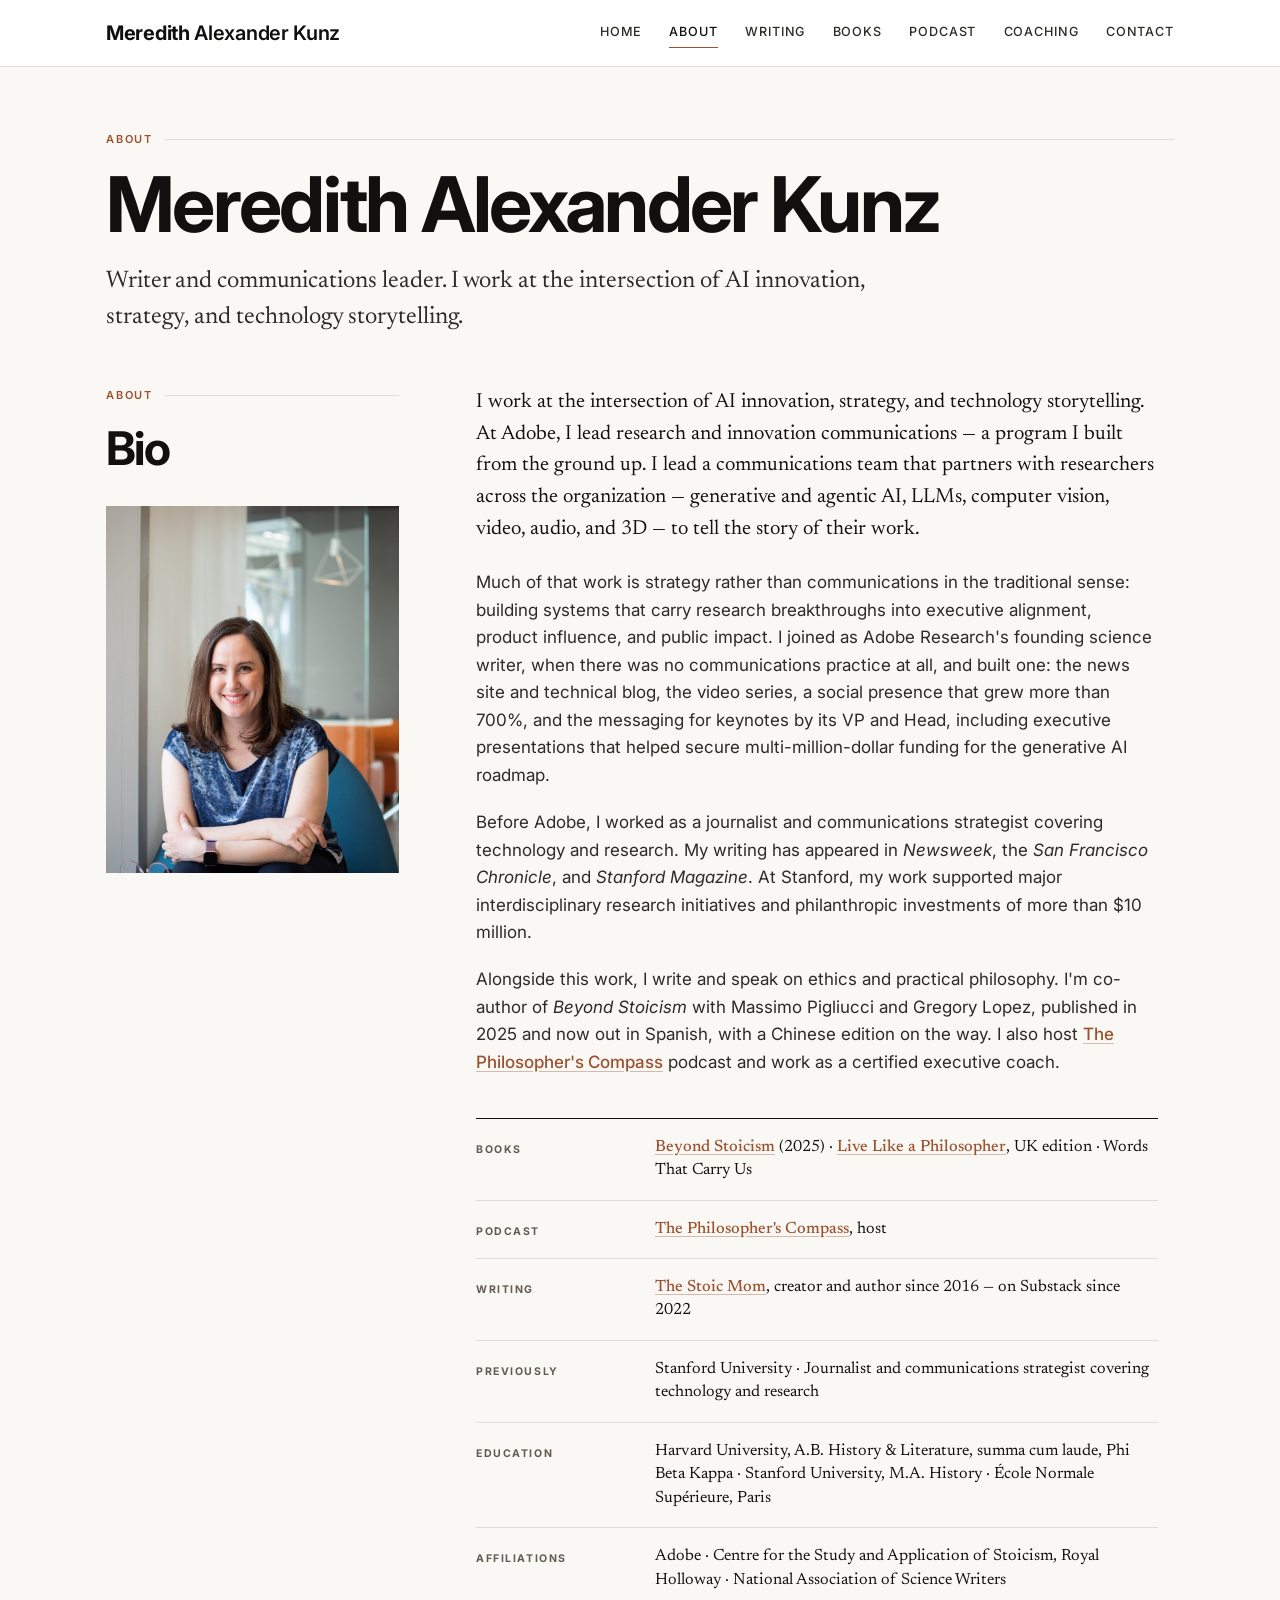
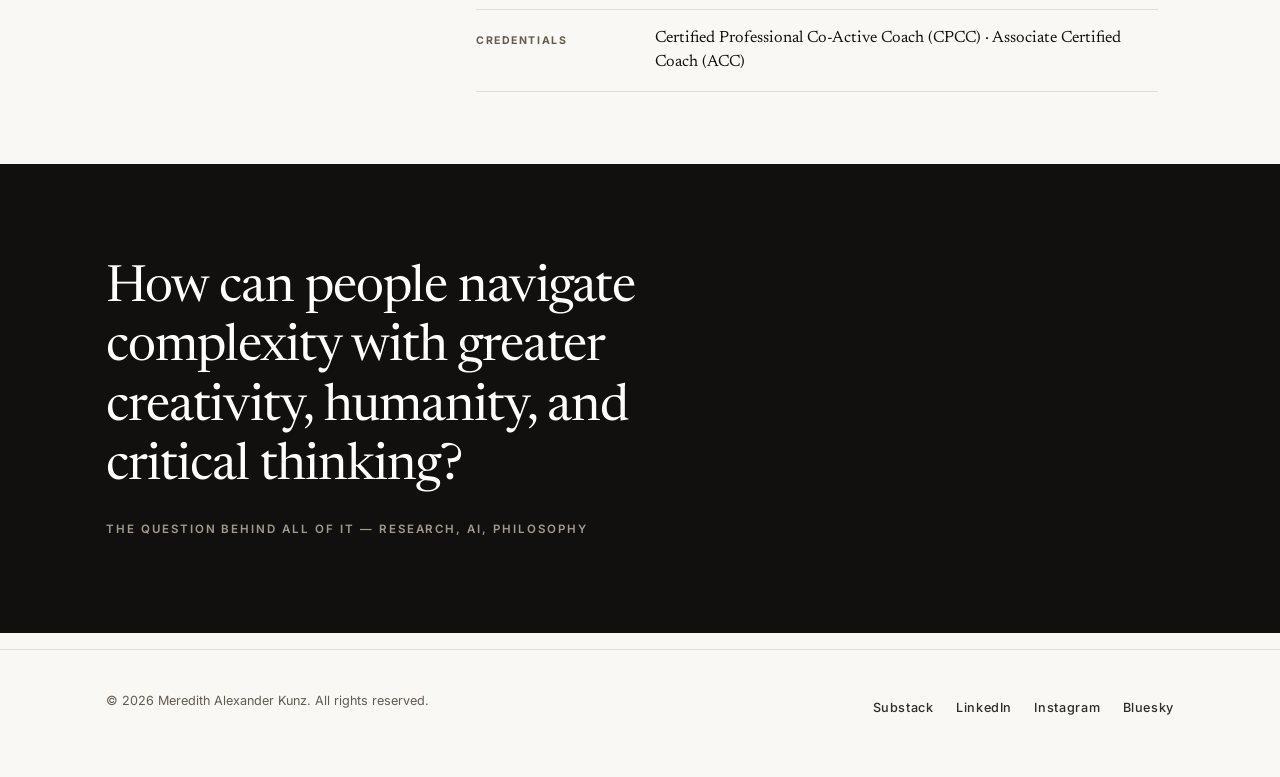
==== about.html @ cb9b9925 "Add files via upload" ====
<!DOCTYPE html>
<html lang="en">
<head>
<meta charset="utf-8">
<meta name="viewport" content="width=device-width, initial-scale=1">
<title>About — Meredith Alexander Kunz</title>
<meta name="description" content="Meredith Alexander Kunz leads research and innovation communications at Adobe. Writer, co-author of Beyond Stoicism, podcast host, and certified executive coach.">
<link rel="canonical" href="https://meredithkunz.com/about.html">
<meta property="og:type" content="website">
<meta property="og:url" content="https://meredithkunz.com/about.html">
<meta property="og:title" content="About — Meredith Alexander Kunz">
<meta property="og:description" content="Meredith Alexander Kunz leads research and innovation communications at Adobe. Writer, co-author of Beyond Stoicism, podcast host, and certified executive coach.">
<meta property="og:image" content="https://meredithkunz.com/images/share-card.jpg">
<meta property="og:image:width" content="1200">
<meta property="og:image:height" content="630">
<meta name="twitter:card" content="summary_large_image">
<meta name="twitter:image" content="https://meredithkunz.com/images/share-card.jpg">
<link rel="preconnect" href="https://fonts.googleapis.com">
<link rel="preconnect" href="https://fonts.gstatic.com" crossorigin>
<link href="https://fonts.googleapis.com/css2?family=Newsreader:ital,opsz,wght@0,6..72,300..600;1,6..72,300..600&family=Inter:wght@400;500;600;700;800&display=swap" rel="stylesheet">
<link rel="stylesheet" href="style.css?v=17">
</head>
<body>

<header class="site-head">
  <div class="site-head__inner">
    <a class="wordmark" href="index.html">Meredith <b>Alexander Kunz</b></a>
    <button class="nav-toggle" aria-expanded="false" aria-controls="nav" aria-label="Menu">☰</button>
    <nav class="nav" id="nav">
      <a href="index.html">Home</a>
      <a href="about.html" aria-current="page">About</a>
      <a href="writing.html">Writing</a>
      <a href="books.html">Books</a>
      <a href="podcast.html">Podcast</a>
      <a href="coaching.html">Coaching</a>
      <a href="index.html#contact">Contact</a>
    </nav>
  </div>
</header>

<main>

  <section class="page-head">
    <div class="wrap">
      <p class="eyebrow">About</p>
      <h1>Meredith Alexander Kunz</h1>
      <p class="lede">Writer and communications leader. I work at the intersection of AI
      innovation, strategy, and technology storytelling.</p>
    </div>
  </section>

  <!-- ============ ABOUT ============ -->
  <section class="section section--tight" id="about">
    <div class="wrap split">
      <div class="split__head">
        <p class="eyebrow">About</p>
        <h2>Bio</h2>
        <figure class="bio-portrait">
          <img src="images/at-work.jpg"
               alt="Meredith Alexander Kunz at Adobe"
               width="900" height="1125"
               style="display:block;width:100%;height:auto">
        </figure>
      </div>
      <div class="prose">
        <p>I work at the intersection of AI innovation, strategy, and technology storytelling. At
        Adobe, I lead research and innovation communications — a program I built from the ground
        up. I lead a communications team that partners with researchers across the organization —
        generative and agentic AI, LLMs, computer vision, video, audio, and 3D — to tell the story
        of their work.</p>

        <p>Much of that work is strategy rather than communications in the traditional sense:
        building systems that carry research breakthroughs into executive alignment, product
        influence, and public impact. I joined as Adobe Research's founding science writer, when
        there was no communications practice at all, and built one: the news site and technical blog,
        the video series, a social presence that grew more than 700%, and the messaging for
        keynotes by its VP and Head, including executive presentations that helped secure
        multi-million-dollar funding for the generative AI roadmap.</p>

        <p>Before Adobe, I worked as a journalist and communications strategist covering
        technology and research. My writing has appeared in <cite>Newsweek</cite>, the <cite>San
        Francisco Chronicle</cite>, and <cite>Stanford Magazine</cite>. At Stanford, my work supported major
        interdisciplinary research initiatives and philanthropic investments of more than
        $10 million.</p>

        <p>Alongside this work, I write and speak on ethics and practical philosophy. I'm
        co-author of <cite>Beyond Stoicism</cite> with Massimo Pigliucci and Gregory Lopez,
        published in 2025 and now out in Spanish, with a Chinese edition on the way. I also host
        <a href="podcast.html">The Philosopher's Compass</a> podcast and work as a certified
        executive coach.</p>

        <dl class="facts">
          <div class="fact">
            <dt>Books</dt>
            <dd><a href="books.html">Beyond Stoicism</a> (2025) · <a href="books.html">Live Like a
            Philosopher</a>, UK edition · Words That Carry Us</dd>
          </div>
          <div class="fact">
            <dt>Podcast</dt>
            <dd><a href="podcast.html">The Philosopher's Compass</a>, host</dd>
          </div>
          <div class="fact">
            <dt>Writing</dt>
            <dd><a href="https://substack.com/@thestoicmom">The Stoic Mom</a>, creator and author
            since 2016 — on Substack since 2022</dd>
          </div>
          <div class="fact">
            <dt>Previously</dt>
            <dd>Stanford University · Journalist and communications strategist covering technology
            and research</dd>
          </div>
          <div class="fact">
            <dt>Education</dt>
            <dd>Harvard University, A.B. History &amp; Literature, summa cum laude, Phi Beta Kappa ·
            Stanford University, M.A. History · École Normale Supérieure, Paris</dd>
          </div>
          <div class="fact">
            <dt>Affiliations</dt>
            <dd>Adobe · Centre for the Study and Application of Stoicism, Royal Holloway ·
            National Association of Science Writers</dd>
          </div>
          <div class="fact">
            <dt>Credentials</dt>
            <dd>Certified Professional Co-Active Coach (CPCC) · Associate Certified Coach (ACC)</dd>
          </div>
        </dl>
      </div>
    </div>
  </section>

  <!-- ============ THROUGH-LINE ============ -->
  <section class="quote-band">
    <div class="wrap">
      <blockquote>
        How can people navigate complexity with greater creativity, humanity, and
        critical thinking?
        <cite>The question behind all of it — research, AI, philosophy</cite>
      </blockquote>
    </div>
  </section>


</main>

<footer class="site-foot">
  <div class="wrap site-foot__inner">
    <p class="copyright">© <span id="yr">2026</span> Meredith Alexander Kunz. All rights reserved.</p>
    <nav class="social">
      <a href="https://substack.com/@thestoicmom">Substack</a>
      <a href="https://www.linkedin.com/in/meredithkunz/">LinkedIn</a>
      <a href="https://www.instagram.com/the.stoic.mom/">Instagram</a>
      <a href="https://bsky.app/profile/stoicwoman.bsky.social">Bluesky</a>
    </nav>
  </div>
</footer>

<script>
  document.getElementById('yr').textContent = new Date().getFullYear();
  var t = document.querySelector('.nav-toggle'), n = document.getElementById('nav');
  t.addEventListener('click', function () {
    var open = n.classList.toggle('is-open');
    t.setAttribute('aria-expanded', open);
  });
  n.addEventListener('click', function (e) {
    if (e.target.tagName === 'A') { n.classList.remove('is-open'); t.setAttribute('aria-expanded', false); }
  });
</script>

</body>
</html>
---- style.css ----
/* =========================================================
   Meredith Alexander Kunz — Modern Editorial
   ========================================================= */

:root {
  --ink:        #12100E;
  --ink-soft:   #2E2A25;
  --ink-faint:  #625B52;
  --paper:      #FAF8F4;
  --band:       #F1EDE5;
  --rule:       #E2DED7;
  --accent:     #9C5230;
  --accent-dk:  #7C3D22;
  --forest:     #172D21;
  --sage:       #8A9A76;

  --max:  1180px;
  --gut:  clamp(20px, 5vw, 56px);

  --f-serif: "Newsreader", Georgia, "Times New Roman", serif;
  --f-display: "Inter", -apple-system, BlinkMacSystemFont, "Segoe UI", Helvetica, Arial, sans-serif;
  --f-sans:  "Inter", -apple-system, BlinkMacSystemFont, "Segoe UI", Helvetica, Arial, sans-serif;
}

*, *::before, *::after { box-sizing: border-box; }

html { -webkit-text-size-adjust: 100%; scroll-behavior: smooth; }

body {
  margin: 0;
  background: var(--paper);
  color: var(--ink);
  font-family: var(--f-sans);
  font-size: 17px;
  line-height: 1.62;
  -webkit-font-smoothing: antialiased;
  text-rendering: optimizeLegibility;
}

img { max-width: 100%; display: block; }

a { color: var(--ink); text-decoration-color: var(--rule); text-underline-offset: 3px; }
a:hover { color: var(--accent); text-decoration-color: currentColor; }

.wrap { max-width: var(--max); margin: 0 auto; padding-inline: var(--gut); }

/* ---------- Typography ---------- */

h1, h2, h3 { font-family: var(--f-display); font-weight: 700; letter-spacing: -0.035em; margin: 0; }

h1 {
  font-size: clamp(2.9rem, 7.4vw, 5.4rem);
  line-height: 0.98;
}

h2 {
  font-size: clamp(1.9rem, 3.9vw, 2.9rem);
  line-height: 1.1;
}

h3 { font-size: 1.28rem; line-height: 1.25; }

p { margin: 0 0 1.15em; }

.eyebrow {
  font-family: var(--f-sans);
  font-size: 0.688rem;
  font-weight: 600;
  letter-spacing: 0.16em;
  text-transform: uppercase;
  color: var(--accent);
  margin: 0 0 1.15rem;
  display: flex;
  align-items: center;
  gap: 0.75rem;
}
.eyebrow::after {
  content: "";
  flex: 1;
  height: 1px;
  background: var(--rule);
}

.lede {
  font-family: var(--f-serif);
  font-size: clamp(1.2rem, 2.1vw, 1.5rem);
  line-height: 1.5;
  color: var(--ink-soft);
}

/* ---------- Buttons ---------- */

.btn {
  display: inline-block;
  font-family: var(--f-sans);
  font-size: 0.82rem;
  font-weight: 600;
  letter-spacing: 0.05em;
  text-transform: uppercase;
  padding: 0.95em 1.7em;
  border: 1px solid var(--accent);
  background: var(--accent);
  color: #fff;
  text-decoration: none;
  transition: background .18s ease, color .18s ease, border-color .18s ease;
  cursor: pointer;
}
.btn:hover { background: var(--accent-dk); border-color: var(--accent-dk); color: #fff; }

.btn--ghost { background: transparent; color: var(--ink); }
.btn--ghost:hover { background: var(--ink); border-color: var(--ink); color: #fff; }

.btn-row { display: flex; flex-wrap: wrap; gap: 0.75rem; margin-top: 2rem; }

/* ---------- Header ---------- */

.site-head {
  position: sticky;
  top: 0;
  z-index: 50;
  background: rgba(255,255,255,0.94);
  backdrop-filter: saturate(180%) blur(12px);
  border-bottom: 1px solid var(--rule);
}
.site-head__inner {
  max-width: var(--max);
  margin: 0 auto;
  padding: 0 var(--gut);
  height: 66px;
  display: flex;
  align-items: center;
  justify-content: space-between;
  gap: 1.5rem;
}
.wordmark {
  font-family: var(--f-display);
  font-weight: 700;
  font-size: 1.25rem;
  letter-spacing: -0.015em;
  text-decoration: none;
  white-space: nowrap;
}
.wordmark b { font-weight: 600; }

.nav { display: flex; align-items: center; gap: 1.7rem; }
.nav a {
  font-size: 0.79rem;
  font-weight: 500;
  letter-spacing: 0.07em;
  text-transform: uppercase;
  text-decoration: none;
  color: var(--ink-soft);
  padding-block: 4px;
  border-bottom: 1.5px solid transparent;
}
.nav a:hover, .nav a[aria-current="page"] { color: var(--ink); border-bottom-color: var(--accent); }

.nav-toggle {
  display: none;
  background: none; border: 0; padding: 8px; cursor: pointer;
  font-size: 1.25rem; line-height: 1; color: var(--ink);
}

/* Portrait lives beside the bio */
.bio-portrait {
  margin: 2rem 0 0;
  max-width: 340px;
}

/* ---------- Hero: name first, promise second ---------- */

.hero { padding: clamp(3rem, 7vw, 5.5rem) 0 clamp(2rem, 4vw, 3rem); }

.hero__name {
  font-size: clamp(2.5rem, 7.8vw, 5.8rem);
  line-height: 0.94;
  letter-spacing: -0.042em;
  margin-bottom: 1.6rem;
  text-wrap: balance;
}
.hero__promise {
  font-family: var(--f-serif);
  font-size: clamp(1.3rem, 2.4vw, 1.75rem);
  line-height: 1.4;
  color: var(--ink-soft);
  max-width: 48ch;
  margin: 0;
  text-wrap: balance;
}

.hero__avail {
  margin: 1.7rem 0 0;
  font-family: var(--f-sans);
  font-size: 0.95rem;
  color: var(--ink-faint);
  max-width: 54ch;
}

/* ---------- Numbers ---------- */

.stats {
  display: grid;
  grid-template-columns: repeat(3, minmax(0, 1fr));
  gap: clamp(1.5rem, 4vw, 3rem);
}
.stats-band { background: var(--forest); padding: clamp(2.1rem, 4.5vw, 3rem) 0; }
.stats-band .stat b { color: #F4F1E9; }
.stats-band .stat span { color: #B9C4A8; }
.stat b {
  display: block;
  font-family: var(--f-display);
  font-weight: 700;
  font-size: clamp(2rem, 4.4vw, 2.9rem);
  letter-spacing: -0.035em;
  line-height: 1;
  margin-bottom: 0.55rem;
}
.stat span { display: block; color: var(--ink-soft); font-size: 0.95rem; max-width: 26ch; }
@media (max-width: 700px) {
  .stats { grid-template-columns: 1fr; gap: 1.25rem; }
  .stat b { font-size: 1.8rem; margin-bottom: 0.3rem; }
  .stat span { max-width: none; }
}

/* full-bleed banner image */
.banner { margin: 0; }
.banner img { width: 100%; height: auto; }

/* ---------- Briefly ---------- */

.briefly {
  display: grid;
  grid-template-columns: minmax(0, 0.28fr) minmax(0, 1fr);
  gap: clamp(1.5rem, 5vw, 4rem);
  align-items: start;
}
.briefly__body { max-width: 56ch; }
.briefly__body p {
  font-family: var(--f-serif);
  font-size: 1.2rem;
  line-height: 1.65;
  color: var(--ink);
}
.briefly__body a { color: var(--accent); text-decoration-color: rgba(156,82,48,.38); }
.briefly__verbs {
  border-top: 1px solid var(--rule);
  padding-top: 1.4rem;
  margin-top: 1.9rem;
  color: var(--ink) !important;
}

/* ---------- Right now ---------- */

.now {
  display: grid;
  grid-template-columns: minmax(0, 1.25fr) minmax(0, 0.75fr);
  gap: clamp(1.5rem, 5vw, 4rem);
  align-items: start;
}
.now__line {
  font-family: var(--f-serif);
  font-size: clamp(1.3rem, 2.3vw, 1.7rem);
  line-height: 1.4;
  margin: 0;
  max-width: 34ch;
}
.now__sub p { color: var(--ink-soft); margin: 0; }
.now__sub strong { font-weight: 500; }

@media (max-width: 860px) {
  .briefly, .now { grid-template-columns: 1fr; }
}

/* ---------- Sections ---------- */

.section { padding: clamp(4rem, 8vw, 6.5rem) 0; }
.section--band { background: var(--band); }
.section--tight { padding-block: clamp(3rem, 6vw, 4.5rem); }

.split {
  display: grid;
  grid-template-columns: minmax(0, 0.42fr) minmax(0, 1fr);
  gap: clamp(2rem, 6vw, 5rem);
  align-items: start;
}
.split__head { position: sticky; top: 100px; }
.split__head h2 { margin-bottom: 0.5rem; }

.prose { max-width: 62ch; }
.prose p { color: var(--ink-soft); }
.prose p:first-child {
  font-family: var(--f-serif);
  font-size: 1.28rem;
  line-height: 1.55;
  color: var(--ink);
}
.prose a { color: var(--accent); text-decoration-color: rgba(156,82,48,.38); font-weight: 500; }
.prose a.btn { color: #fff; font-weight: 600; text-decoration: none; }
.prose a.btn--ghost { color: var(--ink); }
.prose a.btn--ghost:hover { color: #fff; }
.prose cite { font-style: italic; }

/* ---------- How I can help ---------- */

.offers { margin: 0; border-top: 1px solid var(--ink); }
.offer { padding: 1.4rem 0; border-bottom: 1px solid var(--rule); }
.offer h3 {
  font-size: 1.14rem;
  letter-spacing: -0.022em;
  margin: 0 0 0.4rem;
}
.offer p { margin: 0; color: var(--ink-soft); max-width: 58ch; }
.offer a { color: var(--accent); text-decoration-color: rgba(156,82,48,.38); }

/* ---------- Facts strip ---------- */

.facts {
  margin: 2.6rem 0 0;
  border-top: 1px solid var(--ink);
}
.fact {
  display: grid;
  grid-template-columns: minmax(0, 0.3fr) minmax(0, 1fr);
  gap: 0.35rem 1.75rem;
  padding: 1.05rem 0;
  border-bottom: 1px solid var(--rule);
}
.fact dt {
  font-size: 0.66rem; font-weight: 700; letter-spacing: 0.15em;
  text-transform: uppercase; color: var(--ink-faint);
  padding-top: 0.32rem;
}
.fact dd {
  margin: 0;
  font-family: var(--f-serif);
  font-size: 1.02rem;
  line-height: 1.45;
}
.fact dd a { color: var(--accent); text-decoration-color: rgba(156,82,48,.38); }

@media (max-width: 560px) {
  .fact { grid-template-columns: 1fr; }
  .fact dt { padding-top: 0; }
}

/* ---------- Selected writing ---------- */

.clips__group {
  font-size: 0.68rem;
  font-weight: 700;
  letter-spacing: 0.15em;
  text-transform: uppercase;
  color: var(--accent);
  margin: 0 0 0.6rem;
}
.clips { list-style: none; margin: 0; padding: 0; border-top: 1px solid var(--ink); }
.clip { border-bottom: 1px solid var(--rule); }
.clip a {
  display: block;
  padding: 1.15rem 0 1.2rem;
  text-decoration: none;
  font-family: var(--f-serif);
  font-size: 1.28rem;
  line-height: 1.3;
  letter-spacing: -0.012em;
  transition: color .15s ease;
}
.clip a::after { content: " →"; color: var(--ink-faint); font-size: 0.85em; }
.clip a:hover { color: var(--accent); }
.clip a:hover::after { color: var(--accent); }
.clip__meta {
  display: block;
  margin: -0.55rem 0 1.15rem;
  font-size: 0.7rem;
  font-weight: 600;
  letter-spacing: 0.13em;
  text-transform: uppercase;
  color: var(--ink-faint);
}

/* ---------- Books inside Selected work ----------
   same list rhythm as the clips, with a small cover as an accent */

.clip--book a {
  display: flex;
  align-items: center;
  gap: 1.05rem;
  padding: 0.95rem 0 1rem;
}
.clip--book img {
  width: 40px;
  height: auto;
  flex: none;
  box-shadow: 0 5px 12px -5px rgba(18,16,14,.45);
}
.clip--book .clip__title { flex: 1; }
.clip--book + .clip .clip__meta,
.clip--book .clip__meta { margin-top: -0.5rem; }

/* ---------- Quote band ---------- */

.quote-band {
  background: var(--ink);
  color: #fff;
  padding: clamp(3.5rem, 8vw, 6rem) 0;
}
.quote-band blockquote {
  margin: 0;
  max-width: 22ch;
  font-family: var(--f-serif);
  font-size: clamp(1.9rem, 4.4vw, 3.2rem);
  line-height: 1.16;
  letter-spacing: -0.02em;
}
.quote-band cite {
  display: block;
  margin-top: 1.6rem;
  font-family: var(--f-sans);
  font-style: normal;
  font-size: 0.72rem;
  font-weight: 600;
  letter-spacing: 0.17em;
  text-transform: uppercase;
  color: #A29B92;
}

/* ---------- Media / embeds ---------- */

.embeds {
  display: grid;
  grid-template-columns: repeat(auto-fit, minmax(280px, 1fr));
  gap: 1.25rem;
  margin-top: 2.4rem;
}
.embeds iframe { width: 100%; border: 0; border-radius: 12px; }

/* ---------- Books ---------- */

.book {
  display: grid;
  grid-template-columns: minmax(0, 0.68fr) minmax(0, 1fr);
  gap: clamp(2rem, 6vw, 4.5rem);
  align-items: center;
  padding-block: clamp(2.5rem, 5vw, 4rem);
  border-bottom: 1px solid var(--rule);
}
.book:last-of-type { border-bottom: 0; }
.book--flip .book__art { order: 2; }
.book__art img {
  width: 100%;
  max-width: 380px;
  box-shadow: 0 22px 44px -18px rgba(18,16,14,.42);
}
.book__subtitle {
  font-family: var(--f-serif);
  font-size: 1.18rem;
  line-height: 1.35;
  color: var(--ink-soft);
  margin: 0.55rem 0 1.1rem;
  max-width: 34ch;
}
.book__meta {
  font-size: 0.72rem; font-weight: 600; letter-spacing: 0.14em;
  text-transform: uppercase; color: var(--ink-faint); margin-bottom: 0.9rem;
}

/* ---------- Badges ---------- */

.badges { display: flex; flex-wrap: wrap; gap: 2rem; align-items: center; margin-top: 2.6rem; }
.badges img { width: 128px; height: auto; }

/* ---------- Contact ---------- */

.form { display: grid; gap: 1.1rem; max-width: 34rem; }
.field label {
  display: block;
  font-size: 0.68rem; font-weight: 700; letter-spacing: 0.14em;
  text-transform: uppercase; color: var(--ink-faint); margin-bottom: 0.45rem;
}
.field input, .field textarea {
  width: 100%;
  font: inherit;
  font-size: 1rem;
  color: var(--ink);
  background: #fff;
  border: 1px solid var(--rule);
  padding: 0.8rem 0.9rem;
  border-radius: 0;
}
.field input:focus, .field textarea:focus {
  outline: 2px solid var(--accent);
  outline-offset: -1px;
  border-color: var(--accent);
}
.field textarea { min-height: 148px; resize: vertical; }
.form-note { font-size: 0.88rem; color: var(--ink-faint); }
.form-note a { color: var(--accent); }

/* ---------- Footer ---------- */

.site-foot {
  border-top: 1px solid var(--rule);
  padding: 2.6rem 0 3.2rem;
  margin-top: 1rem;
}
.site-foot__inner {
  display: flex; flex-wrap: wrap; gap: 1.4rem;
  align-items: center; justify-content: space-between;
}
.social { display: flex; gap: 1.4rem; flex-wrap: wrap; }
.social a {
  font-size: 0.79rem; font-weight: 500; letter-spacing: 0.05em;
  text-decoration: none; color: var(--ink-soft);
}
.social a:hover { color: var(--accent); }
.copyright { font-size: 0.79rem; color: var(--ink-faint); }

/* ---------- Page header (interior pages) ---------- */

.page-head { padding: clamp(2.5rem, 6vw, 4rem) 0 clamp(1rem, 2vw, 1.5rem); }

/* a page-head already provides the breathing room above the first section */
.page-head + .section { padding-top: 0; }
.book:first-of-type { padding-top: clamp(1.25rem, 2.5vw, 2rem); }
.page-head h1 { font-size: clamp(2.5rem, 6.6vw, 4.8rem); margin-bottom: 1.3rem; text-wrap: balance; }
.page-head .lede { max-width: 62ch; }

/* ---------- Responsive ---------- */

@media (max-width: 1020px) {
  .cards { grid-template-columns: repeat(2, minmax(0, 1fr)); }
  .card:nth-child(2n) { border-right: 0; }
  .card:nth-child(-n+2) { border-bottom: 1px solid var(--rule); }
}

@media (max-width: 860px) {
  .cards { grid-template-columns: 1fr; }
  .card { border-right: 0; border-bottom: 1px solid var(--rule); }
  .card:last-child { border-bottom: 0; }
  .split { grid-template-columns: 1fr; }
  .split__head { position: static; }
  .book, .book--flip .book__art { grid-template-columns: 1fr; order: 0; }
  .book__art img { max-width: 260px; }
}

@media (max-width: 560px) {
  .section { padding-block: 2.7rem; }
  .section--tight { padding-block: 2.5rem; }
  .hero { padding: 2.4rem 0 1.7rem; }
  .quote-band { padding: 2.9rem 0; }
  .page-head { padding: 2.2rem 0 0.9rem; }
}

@media (max-width: 680px) {
  .nav-toggle { display: block; }
  .nav {
    display: none;
    position: absolute;
    top: 66px; left: 0; right: 0;
    flex-direction: column;
    align-items: flex-start;
    gap: 0;
    background: var(--paper);
    border-bottom: 1px solid var(--rule);
    padding: 0.5rem var(--gut) 1.1rem;
  }
  .nav.is-open { display: flex; }
  .nav a { width: 100%; padding: 0.72rem 0; border-bottom: 1px solid transparent; }
}

@media (prefers-reduced-motion: reduce) {
  html { scroll-behavior: auto; }
  * { transition: none !important; }
}





/* ---------- Motion on scroll ---------- */

.rise {
  opacity: 0;
  transform: translateY(18px);
  transition: opacity .7s cubic-bezier(.2,.7,.3,1), transform .7s cubic-bezier(.2,.7,.3,1);
}
.rise.is-in { opacity: 1; transform: none; }

@media (prefers-reduced-motion: reduce) {
  .rise { opacity: 1; transform: none; transition: none; }
}
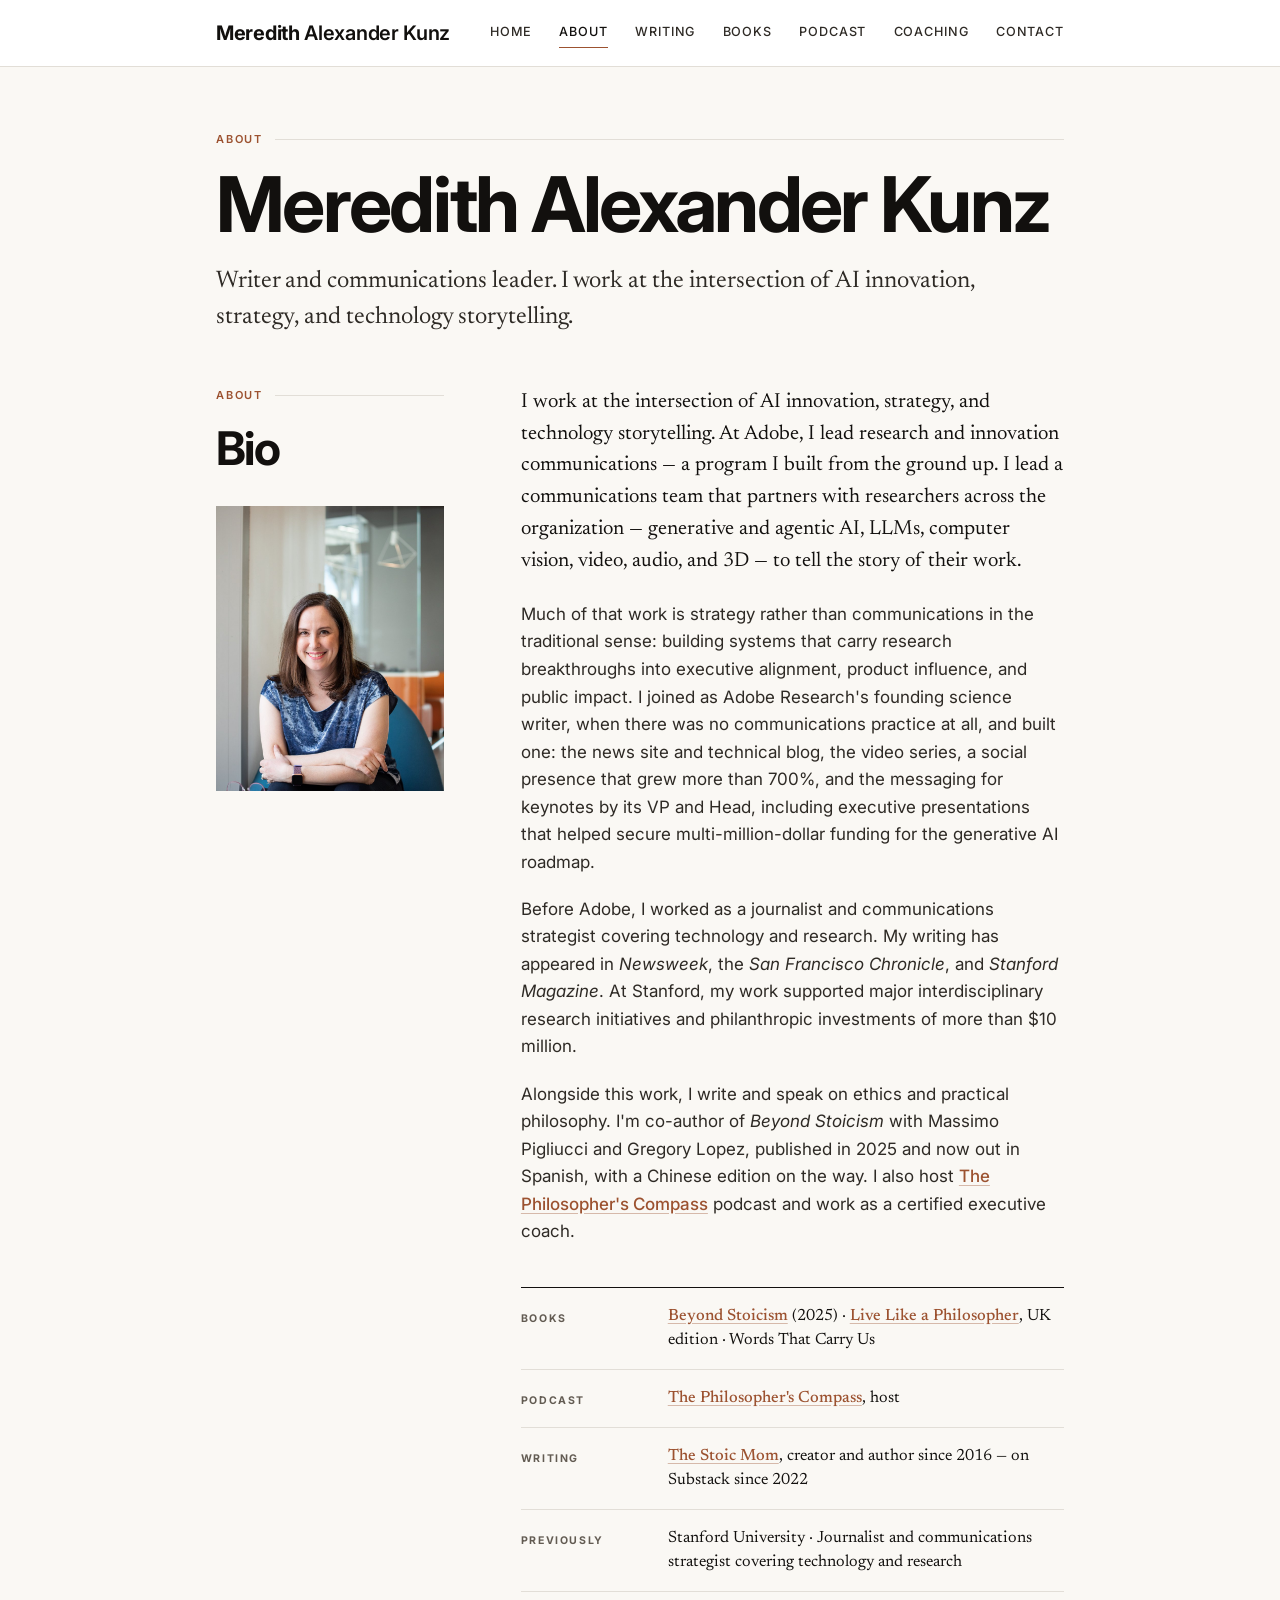
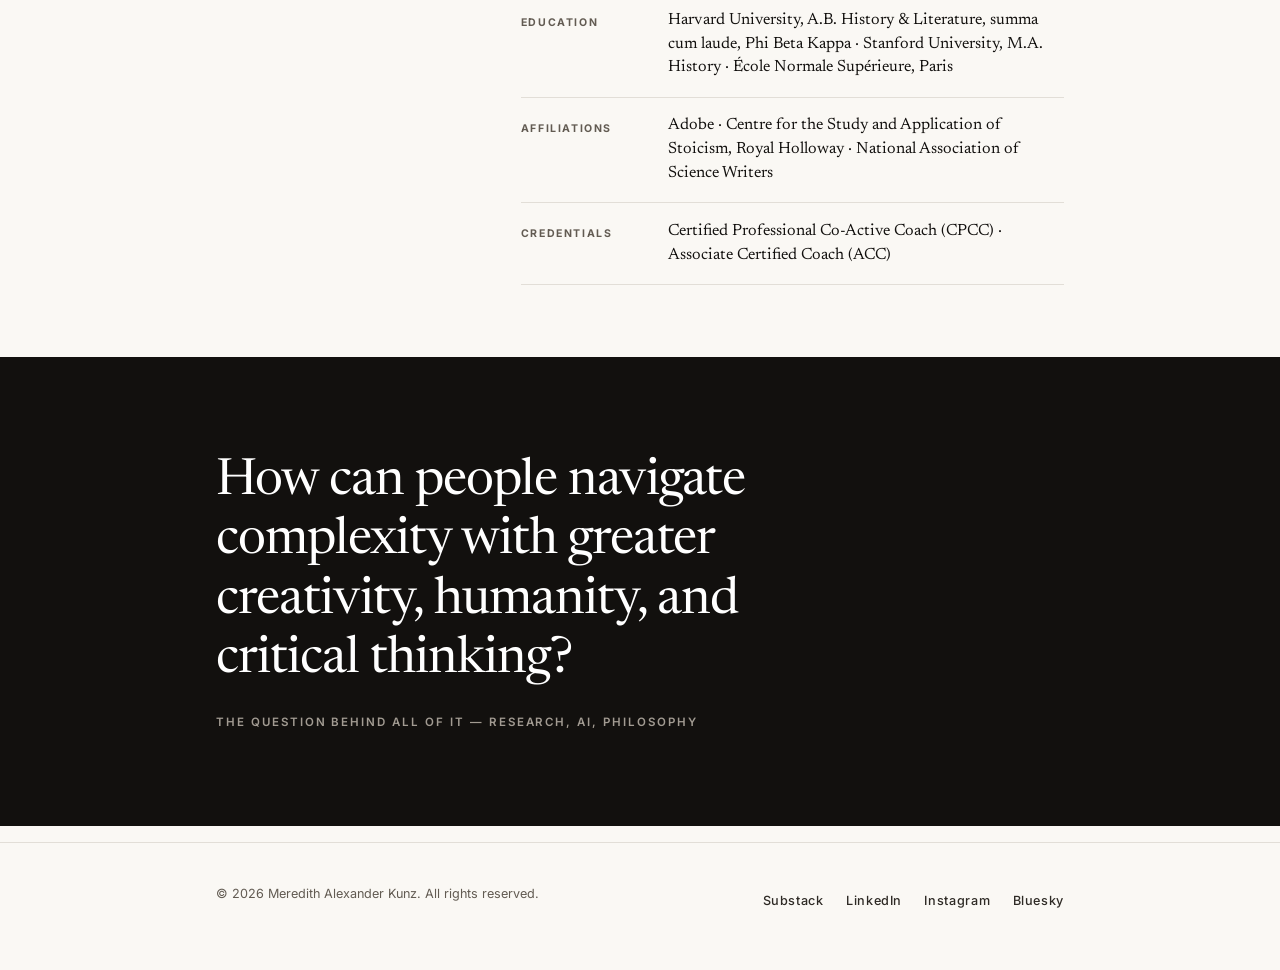
==== commit 5952535e: "Add files via upload" ====
--- a/about.html
+++ b/about.html
@@ -18,7 +18,7 @@
 <link rel="preconnect" href="https://fonts.googleapis.com">
 <link rel="preconnect" href="https://fonts.gstatic.com" crossorigin>
 <link href="https://fonts.googleapis.com/css2?family=Newsreader:ital,opsz,wght@0,6..72,300..600;1,6..72,300..600&family=Inter:wght@400;500;600;700;800&display=swap" rel="stylesheet">
-<link rel="stylesheet" href="style.css?v=17">
+<link rel="stylesheet" href="style.css?v=19">
 </head>
 <body>
 
--- a/style.css
+++ b/style.css
@@ -14,7 +14,7 @@
   --forest:     #172D21;
   --sage:       #8A9A76;
 
-  --max:  1180px;
+  --max:  960px;
   --gut:  clamp(20px, 5vw, 56px);
 
   --f-serif: "Newsreader", Georgia, "Times New Roman", serif;
@@ -203,17 +203,17 @@
   grid-template-columns: repeat(3, minmax(0, 1fr));
   gap: clamp(1.5rem, 4vw, 3rem);
 }
-.stats-band { background: var(--forest); padding: clamp(2.1rem, 4.5vw, 3rem) 0; }
+.stats-band { background: var(--forest); padding: clamp(1.5rem, 3vw, 2.15rem) 0; }
 .stats-band .stat b { color: #F4F1E9; }
 .stats-band .stat span { color: #B9C4A8; }
 .stat b {
   display: block;
   font-family: var(--f-display);
   font-weight: 700;
-  font-size: clamp(2rem, 4.4vw, 2.9rem);
+  font-size: clamp(1.7rem, 3.4vw, 2.35rem);
   letter-spacing: -0.035em;
   line-height: 1;
-  margin-bottom: 0.55rem;
+  margin-bottom: 0.38rem;
 }
 .stat span { display: block; color: var(--ink-soft); font-size: 0.95rem; max-width: 26ch; }
 @media (max-width: 700px) {
@@ -234,7 +234,6 @@
   gap: clamp(1.5rem, 5vw, 4rem);
   align-items: start;
 }
-.briefly__body { max-width: 56ch; }
 .briefly__body p {
   font-family: var(--f-serif);
   font-size: 1.2rem;
@@ -271,6 +270,29 @@
   .briefly, .now { grid-template-columns: 1fr; }
 }
 
+/* ---------- One grid for every homepage section ---------- */
+
+.sec { padding-block: clamp(2.5rem, 4.8vw, 3.6rem); }
+.sec--band { background: var(--band); }
+.hgrid {
+  display: grid;
+  grid-template-columns: minmax(0, 0.28fr) minmax(0, 1fr);
+  gap: clamp(1.75rem, 4.5vw, 3.5rem);
+  align-items: start;
+}
+.hgrid > .eyebrow { position: sticky; top: 92px; margin-bottom: 0; }
+.hgrid__body > h2 { margin-bottom: 1.25rem; }
+.hgrid__body > .note {
+  font-size: 0.88rem;
+  color: var(--ink-faint);
+  margin: 0 0 1.7rem;
+  max-width: 46ch;
+}
+@media (max-width: 860px) {
+  .hgrid { grid-template-columns: 1fr; }
+  .hgrid > .eyebrow { position: static; margin-bottom: 1.1rem; }
+}
+
 /* ---------- Sections ---------- */
 
 .section { padding: clamp(4rem, 8vw, 6.5rem) 0; }
@@ -286,9 +308,8 @@
 .split__head { position: sticky; top: 100px; }
 .split__head h2 { margin-bottom: 0.5rem; }
 
-.prose { max-width: 62ch; }
 .prose p { color: var(--ink-soft); }
-.prose p:first-child {
+.prose > p:first-of-type {
   font-family: var(--f-serif);
   font-size: 1.28rem;
   line-height: 1.55;
@@ -309,7 +330,7 @@
   letter-spacing: -0.022em;
   margin: 0 0 0.4rem;
 }
-.offer p { margin: 0; color: var(--ink-soft); max-width: 58ch; }
+.offer p { margin: 0; color: var(--ink-soft); }
 .offer a { color: var(--accent); text-decoration-color: rgba(156,82,48,.38); }
 
 /* ---------- Facts strip ---------- */
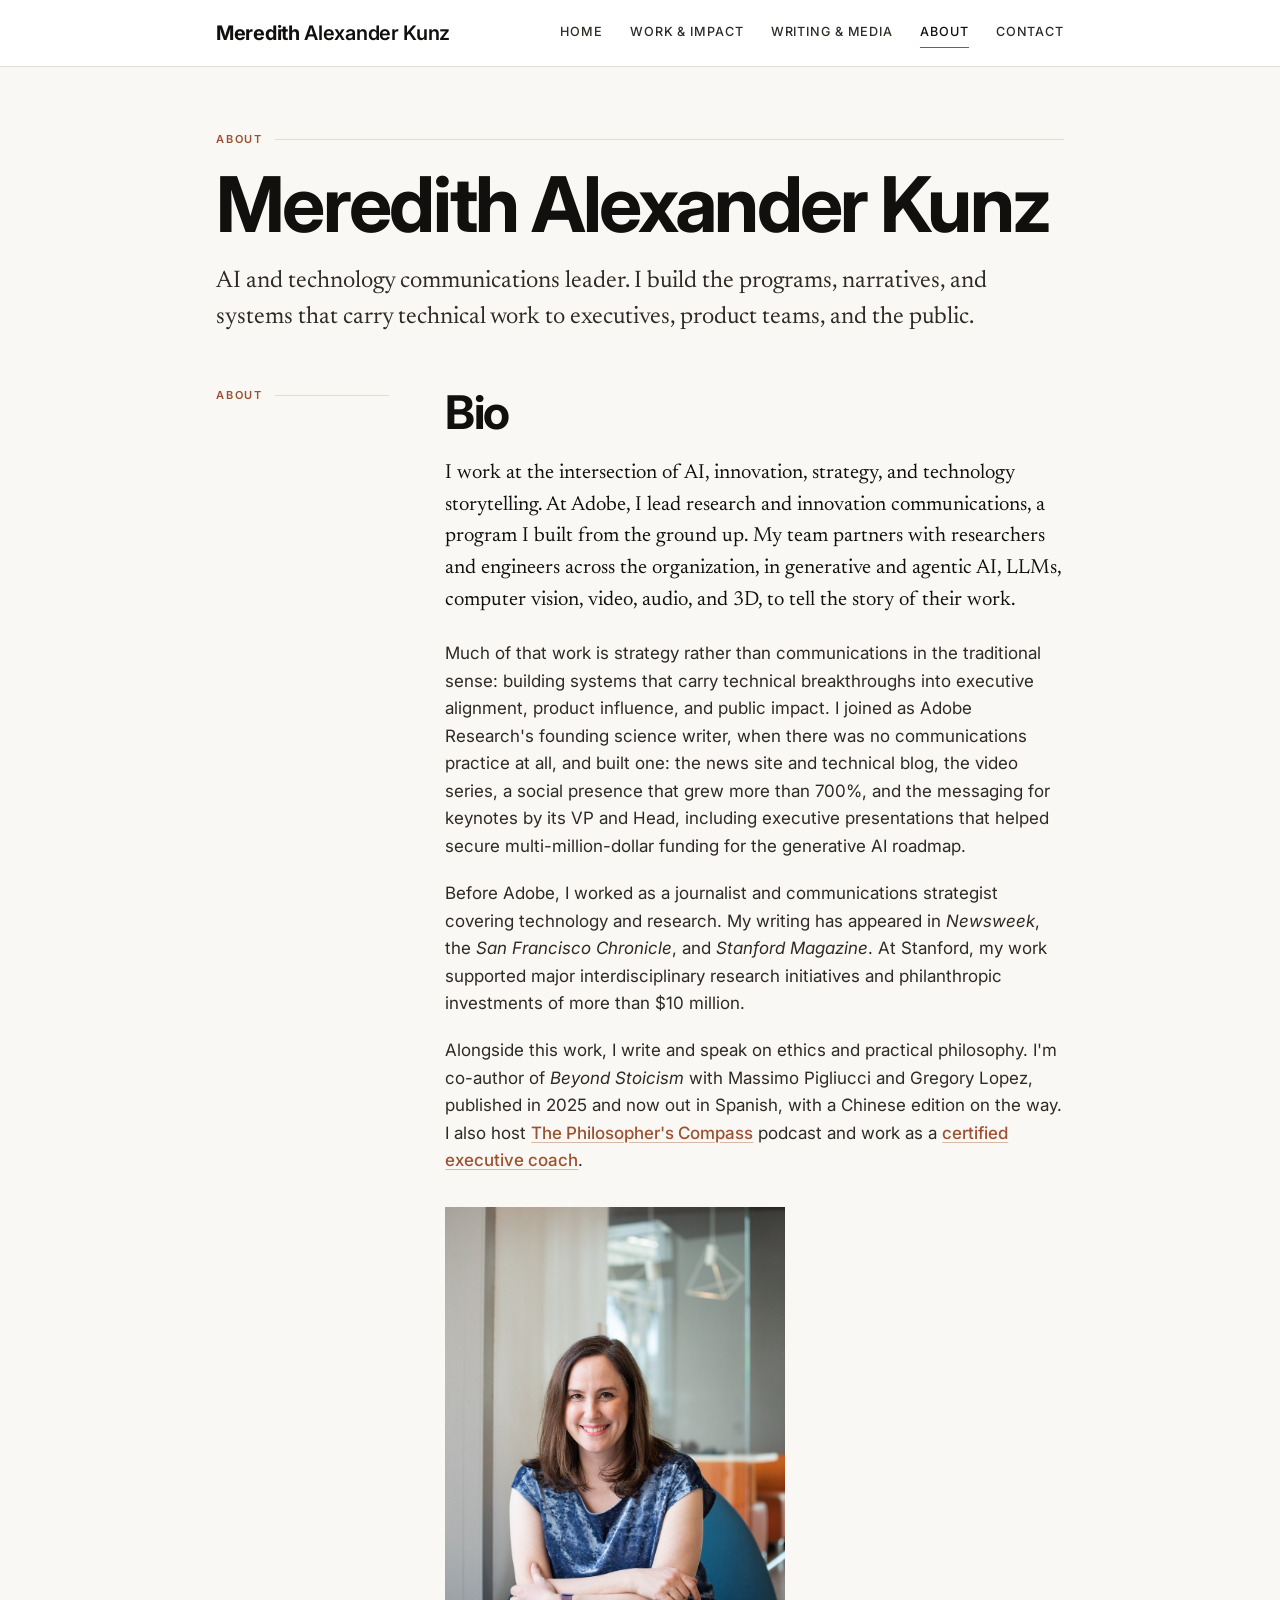
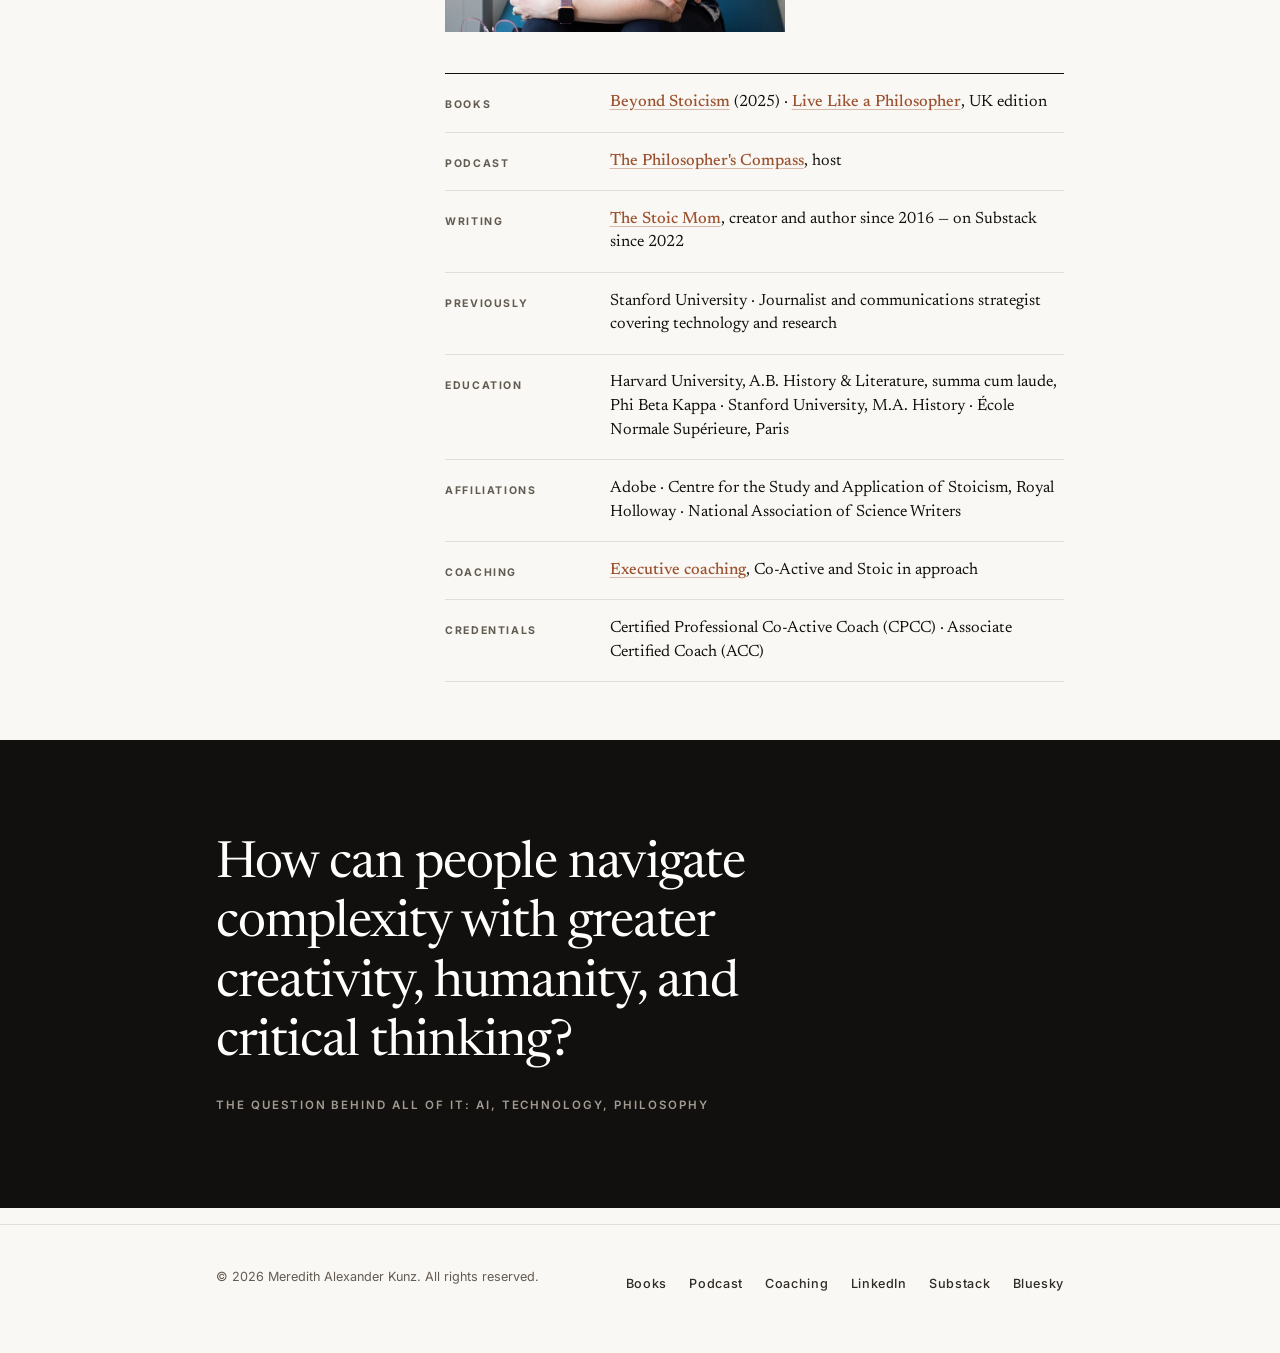
==== commit 9fdba910: "Add files via upload" ====
--- a/about.html
+++ b/about.html
@@ -3,13 +3,14 @@
 <head>
 <meta charset="utf-8">
 <meta name="viewport" content="width=device-width, initial-scale=1">
+<script>document.documentElement.className += ' js';</script>
 <title>About — Meredith Alexander Kunz</title>
-<meta name="description" content="Meredith Alexander Kunz leads research and innovation communications at Adobe. Writer, co-author of Beyond Stoicism, podcast host, and certified executive coach.">
+<meta name="description" content="Meredith Alexander Kunz is an AI and technology communications leader, Director of Research and Innovation Communications at Adobe, and co-author of Beyond Stoicism.">
 <link rel="canonical" href="https://meredithkunz.com/about.html">
 <meta property="og:type" content="website">
 <meta property="og:url" content="https://meredithkunz.com/about.html">
 <meta property="og:title" content="About — Meredith Alexander Kunz">
-<meta property="og:description" content="Meredith Alexander Kunz leads research and innovation communications at Adobe. Writer, co-author of Beyond Stoicism, podcast host, and certified executive coach.">
+<meta property="og:description" content="AI and technology communications leader. Director of Research and Innovation Communications at Adobe.">
 <meta property="og:image" content="https://meredithkunz.com/images/share-card.jpg">
 <meta property="og:image:width" content="1200">
 <meta property="og:image:height" content="630">
@@ -18,7 +19,7 @@
 <link rel="preconnect" href="https://fonts.googleapis.com">
 <link rel="preconnect" href="https://fonts.gstatic.com" crossorigin>
 <link href="https://fonts.googleapis.com/css2?family=Newsreader:ital,opsz,wght@0,6..72,300..600;1,6..72,300..600&family=Inter:wght@400;500;600;700;800&display=swap" rel="stylesheet">
-<link rel="stylesheet" href="style.css?v=19">
+<link rel="stylesheet" href="style.css?v=28">
 </head>
 <body>
 
@@ -26,13 +27,11 @@
   <div class="site-head__inner">
     <a class="wordmark" href="index.html">Meredith <b>Alexander Kunz</b></a>
     <button class="nav-toggle" aria-expanded="false" aria-controls="nav" aria-label="Menu">☰</button>
-    <nav class="nav" id="nav">
+    <nav class="nav" id="nav" aria-label="Primary">
       <a href="index.html">Home</a>
+      <a href="work.html">Work &amp; Impact</a>
+      <a href="writing.html">Writing &amp; Media</a>
       <a href="about.html" aria-current="page">About</a>
-      <a href="writing.html">Writing</a>
-      <a href="books.html">Books</a>
-      <a href="podcast.html">Podcast</a>
-      <a href="coaching.html">Coaching</a>
       <a href="index.html#contact">Contact</a>
     </nav>
   </div>
@@ -44,33 +43,26 @@
     <div class="wrap">
       <p class="eyebrow">About</p>
       <h1>Meredith Alexander Kunz</h1>
-      <p class="lede">Writer and communications leader. I work at the intersection of AI
-      innovation, strategy, and technology storytelling.</p>
+      <p class="lede">AI and technology communications leader. I build the programs, narratives,
+      and systems that carry technical work to executives, product teams, and the public.</p>
     </div>
   </section>
 
   <!-- ============ ABOUT ============ -->
-  <section class="section section--tight" id="about">
-    <div class="wrap split">
-      <div class="split__head">
-        <p class="eyebrow">About</p>
+  <section class="sec" id="about">
+    <div class="wrap hgrid">
+      <p class="eyebrow">About</p>
+      <div class="hgrid__body prose">
         <h2>Bio</h2>
-        <figure class="bio-portrait">
-          <img src="images/at-work.jpg"
-               alt="Meredith Alexander Kunz at Adobe"
-               width="900" height="1125"
-               style="display:block;width:100%;height:auto">
-        </figure>
-      </div>
-      <div class="prose">
-        <p>I work at the intersection of AI innovation, strategy, and technology storytelling. At
-        Adobe, I lead research and innovation communications — a program I built from the ground
-        up. I lead a communications team that partners with researchers across the organization —
-        generative and agentic AI, LLMs, computer vision, video, audio, and 3D — to tell the story
-        of their work.</p>
+      
+        <p>I work at the intersection of AI, innovation, strategy, and technology storytelling.
+        At Adobe, I lead research and innovation communications, a program I built from the ground
+        up. My team partners with researchers and engineers across the organization, in generative
+        and agentic AI, LLMs, computer vision, video, audio, and 3D, to tell the story of their
+        work.</p>
 
         <p>Much of that work is strategy rather than communications in the traditional sense:
-        building systems that carry research breakthroughs into executive alignment, product
+        building systems that carry technical breakthroughs into executive alignment, product
         influence, and public impact. I joined as Adobe Research's founding science writer, when
         there was no communications practice at all, and built one: the news site and technical blog,
         the video series, a social presence that grew more than 700%, and the messaging for
@@ -86,14 +78,21 @@
         <p>Alongside this work, I write and speak on ethics and practical philosophy. I'm
         co-author of <cite>Beyond Stoicism</cite> with Massimo Pigliucci and Gregory Lopez,
         published in 2025 and now out in Spanish, with a Chinese edition on the way. I also host
-        <a href="podcast.html">The Philosopher's Compass</a> podcast and work as a certified
-        executive coach.</p>
+        <a href="podcast.html">The Philosopher's Compass</a> podcast and work as a
+        <a href="coaching.html">certified executive coach</a>.</p>
+
+        <figure class="bio-portrait">
+          <img src="images/at-work.jpg"
+               alt="Meredith Alexander Kunz at Adobe"
+               width="900" height="1125"
+               style="display:block;width:100%;height:auto">
+        </figure>
 
         <dl class="facts">
           <div class="fact">
             <dt>Books</dt>
             <dd><a href="books.html">Beyond Stoicism</a> (2025) · <a href="books.html">Live Like a
-            Philosopher</a>, UK edition · Words That Carry Us</dd>
+            Philosopher</a>, UK edition</dd>
           </div>
           <div class="fact">
             <dt>Podcast</dt>
@@ -120,6 +119,10 @@
             National Association of Science Writers</dd>
           </div>
           <div class="fact">
+            <dt>Coaching</dt>
+            <dd><a href="coaching.html">Executive coaching</a>, Co-Active and Stoic in approach</dd>
+          </div>
+          <div class="fact">
             <dt>Credentials</dt>
             <dd>Certified Professional Co-Active Coach (CPCC) · Associate Certified Coach (ACC)</dd>
           </div>
@@ -134,7 +137,7 @@
       <blockquote>
         How can people navigate complexity with greater creativity, humanity, and
         critical thinking?
-        <cite>The question behind all of it — research, AI, philosophy</cite>
+        <cite>The question behind all of it: AI, technology, philosophy</cite>
       </blockquote>
     </div>
   </section>
@@ -145,10 +148,12 @@
 <footer class="site-foot">
   <div class="wrap site-foot__inner">
     <p class="copyright">© <span id="yr">2026</span> Meredith Alexander Kunz. All rights reserved.</p>
-    <nav class="social">
+    <nav class="social" aria-label="More">
+      <a href="books.html">Books</a>
+      <a href="podcast.html">Podcast</a>
+      <a href="coaching.html">Coaching</a>
+      <a href="https://www.linkedin.com/in/meredithkunz/">LinkedIn</a>
       <a href="https://substack.com/@thestoicmom">Substack</a>
-      <a href="https://www.linkedin.com/in/meredithkunz/">LinkedIn</a>
-      <a href="https://www.instagram.com/the.stoic.mom/">Instagram</a>
       <a href="https://bsky.app/profile/stoicwoman.bsky.social">Bluesky</a>
     </nav>
   </div>
--- a/style.css
+++ b/style.css
@@ -169,7 +169,7 @@
 
 /* ---------- Hero: name first, promise second ---------- */
 
-.hero { padding: clamp(3rem, 7vw, 5.5rem) 0 clamp(2rem, 4vw, 3rem); }
+.hero { padding: clamp(2.6rem, 5.5vw, 4.2rem) 0 clamp(1.9rem, 3.5vw, 2.6rem); }
 
 .hero__name {
   font-size: clamp(2.5rem, 7.8vw, 5.8rem);
@@ -177,6 +177,44 @@
   letter-spacing: -0.042em;
   margin-bottom: 1.6rem;
   text-wrap: balance;
+}
+
+/* Short enough to be set as a headline again. */
+.hero__lede {
+  font-family: var(--f-display);
+  font-weight: 700;
+  font-size: clamp(1.7rem, 3.6vw, 2.55rem);
+  line-height: 1.14;
+  letter-spacing: -0.03em;
+  margin: 0 0 1.15rem;
+  max-width: 34ch;
+  text-wrap: balance;
+}
+.hero__sub {
+  font-family: var(--f-serif);
+  font-size: clamp(1.05rem, 1.6vw, 1.2rem);
+  line-height: 1.5;
+  color: var(--ink-soft);
+  max-width: 46ch;
+  margin: 0;
+}
+
+/* the technology list, demoted to a caption under the photograph */
+.banner__caption {
+  font-family: var(--f-sans);
+  font-size: 0.7rem;
+  font-weight: 600;
+  letter-spacing: 0.16em;
+  text-transform: uppercase;
+  color: var(--ink-faint);
+  margin: 0.95rem 0 0;
+}
+.sec__intro {
+  font-family: var(--f-serif);
+  font-size: 1.15rem;
+  line-height: 1.55;
+  color: var(--ink-soft);
+  margin: 0 0 2rem;
 }
 .hero__promise {
   font-family: var(--f-serif);
@@ -222,6 +260,85 @@
   .stat span { max-width: none; }
 }
 
+/* ---------- Metrics, stated plainly ---------- */
+
+.metrics { display: grid; gap: 1.5rem; margin: 0; padding: 0; list-style: none; }
+.metric {
+  display: grid;
+  grid-template-columns: minmax(0, 0.3fr) minmax(0, 1fr);
+  gap: 0.3rem 1.75rem;
+  padding-bottom: 1.4rem;
+  border-bottom: 1px solid var(--rule);
+}
+.metrics > .metric:last-child { border-bottom: 0; padding-bottom: 0; }
+.metric__value {
+  font-family: var(--f-display);
+  font-weight: 700;
+  font-size: 1.5rem;
+  letter-spacing: -0.03em;
+  line-height: 1.1;
+  margin: 0;
+}
+.metric__note { margin: 0; color: var(--ink-soft); font-size: 0.98rem; }
+@media (max-width: 700px) {
+  .metric { grid-template-columns: 1fr; gap: 0.45rem; }
+}
+
+/* ---------- Case studies ---------- */
+
+.cases { display: grid; gap: 0; margin: 0; padding: 0; list-style: none; border-top: 1px solid var(--ink); }
+.case-teaser { border-bottom: 1px solid var(--rule); padding: 1.5rem 0; }
+.case-teaser h3 { margin: 0 0 0.45rem; font-size: 1.2rem; }
+.case-teaser p { margin: 0; color: var(--ink-soft); font-size: 0.98rem; }
+
+.case { padding-block: clamp(2.2rem, 4.5vw, 3.2rem); border-bottom: 1px solid var(--rule); }
+.case:last-of-type { border-bottom: 0; }
+.case__num {
+  font-family: var(--f-sans);
+  font-size: 0.68rem; font-weight: 700; letter-spacing: 0.16em;
+  text-transform: uppercase; color: var(--accent); margin: 0 0 0.7rem;
+}
+.case > h2 { font-size: clamp(1.6rem, 3vw, 2.15rem); margin-bottom: 1.5rem; }
+.case__rows { margin: 0; }
+.case__row {
+  display: grid;
+  grid-template-columns: minmax(0, 0.3fr) minmax(0, 1fr);
+  gap: 0.35rem 1.75rem;
+  padding: 1rem 0;
+  border-top: 1px solid var(--rule);
+}
+.case__row dt {
+  font-size: 0.66rem; font-weight: 700; letter-spacing: 0.15em;
+  text-transform: uppercase; color: var(--ink-faint); padding-top: 0.3rem;
+}
+.case__row dd { margin: 0; color: var(--ink-soft); }
+.case__row dd a { color: var(--accent); text-decoration-color: rgba(156,82,48,.38); }
+@media (max-width: 700px) {
+  .case__row { grid-template-columns: 1fr; }
+  .case__row dt { padding-top: 0; }
+}
+
+/* ---------- Featured writing projects ---------- */
+
+.project { padding-block: 1.8rem; border-bottom: 1px solid var(--rule); }
+.project:first-of-type { border-top: 1px solid var(--ink); }
+.project h3 { margin: 0 0 0.9rem; font-size: 1.24rem; }
+.project h3 a { text-decoration-color: rgba(156,82,48,.38); }
+
+/* ---------- Placeholders awaiting Meredith's input ---------- */
+
+.ph {
+  display: block;
+  border: 1px dashed #C2A88F;
+  background: #FBF4EC;
+  color: #7C3D22;
+  font-family: var(--f-sans);
+  font-size: 0.85rem;
+  line-height: 1.5;
+  padding: 0.65rem 0.8rem;
+  margin: 0.15rem 0;
+}
+
 /* full-bleed banner image */
 .banner { margin: 0; }
 .banner img { width: 100%; height: auto; }
@@ -299,14 +416,6 @@
 .section--band { background: var(--band); }
 .section--tight { padding-block: clamp(3rem, 6vw, 4.5rem); }
 
-.split {
-  display: grid;
-  grid-template-columns: minmax(0, 0.42fr) minmax(0, 1fr);
-  gap: clamp(2rem, 6vw, 5rem);
-  align-items: start;
-}
-.split__head { position: sticky; top: 100px; }
-.split__head h2 { margin-bottom: 0.5rem; }
 
 .prose p { color: var(--ink-soft); }
 .prose > p:first-of-type {
@@ -541,7 +650,8 @@
 .page-head { padding: clamp(2.5rem, 6vw, 4rem) 0 clamp(1rem, 2vw, 1.5rem); }
 
 /* a page-head already provides the breathing room above the first section */
-.page-head + .section { padding-top: 0; }
+.page-head + .section,
+.page-head + .sec { padding-top: 0; }
 .book:first-of-type { padding-top: clamp(1.25rem, 2.5vw, 2rem); }
 .page-head h1 { font-size: clamp(2.5rem, 6.6vw, 4.8rem); margin-bottom: 1.3rem; text-wrap: balance; }
 .page-head .lede { max-width: 62ch; }
@@ -558,8 +668,6 @@
   .cards { grid-template-columns: 1fr; }
   .card { border-right: 0; border-bottom: 1px solid var(--rule); }
   .card:last-child { border-bottom: 0; }
-  .split { grid-template-columns: 1fr; }
-  .split__head { position: static; }
   .book, .book--flip .book__art { grid-template-columns: 1fr; order: 0; }
   .book__art img { max-width: 260px; }
 }
@@ -600,13 +708,13 @@
 
 /* ---------- Motion on scroll ---------- */
 
-.rise {
+.js .rise {
   opacity: 0;
   transform: translateY(18px);
   transition: opacity .7s cubic-bezier(.2,.7,.3,1), transform .7s cubic-bezier(.2,.7,.3,1);
 }
-.rise.is-in { opacity: 1; transform: none; }
+.js .rise.is-in { opacity: 1; transform: none; }
 
 @media (prefers-reduced-motion: reduce) {
-  .rise { opacity: 1; transform: none; transition: none; }
-}
+  .js .rise { opacity: 1; transform: none; transition: none; }
+}
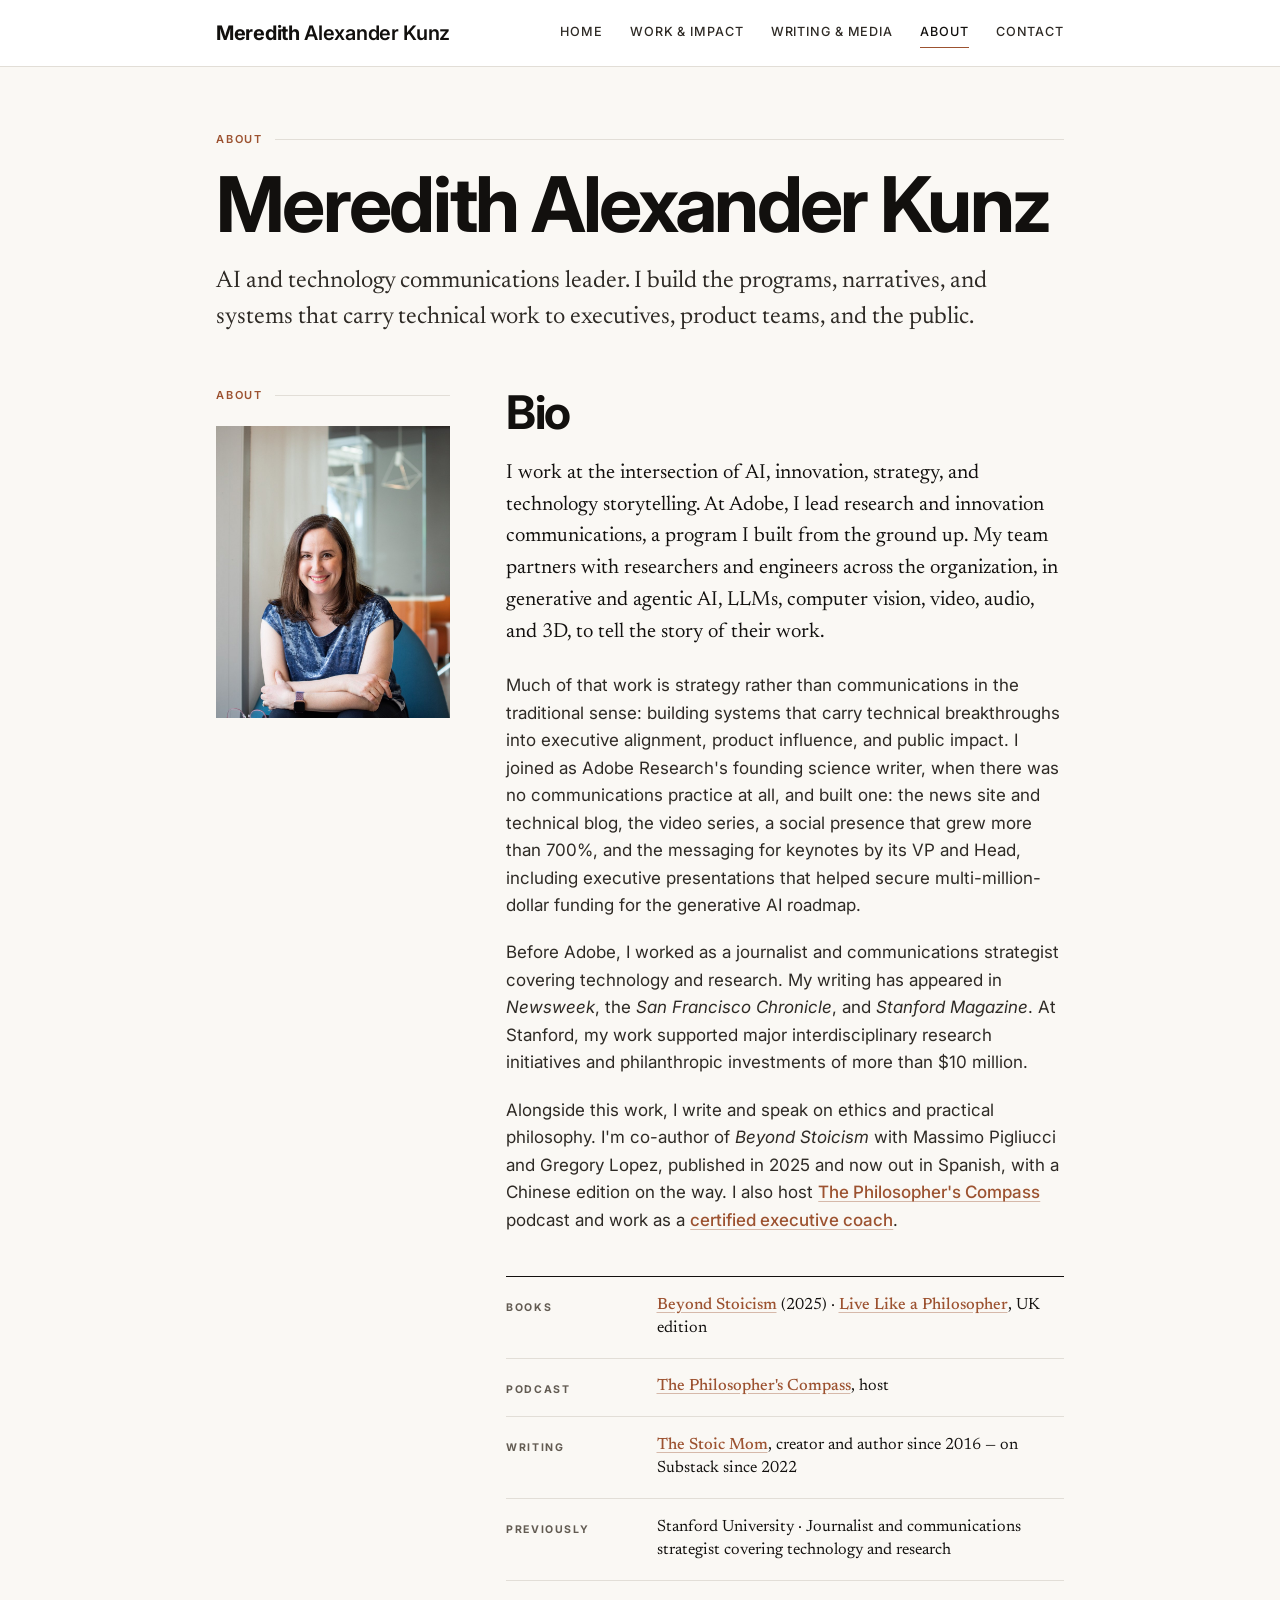
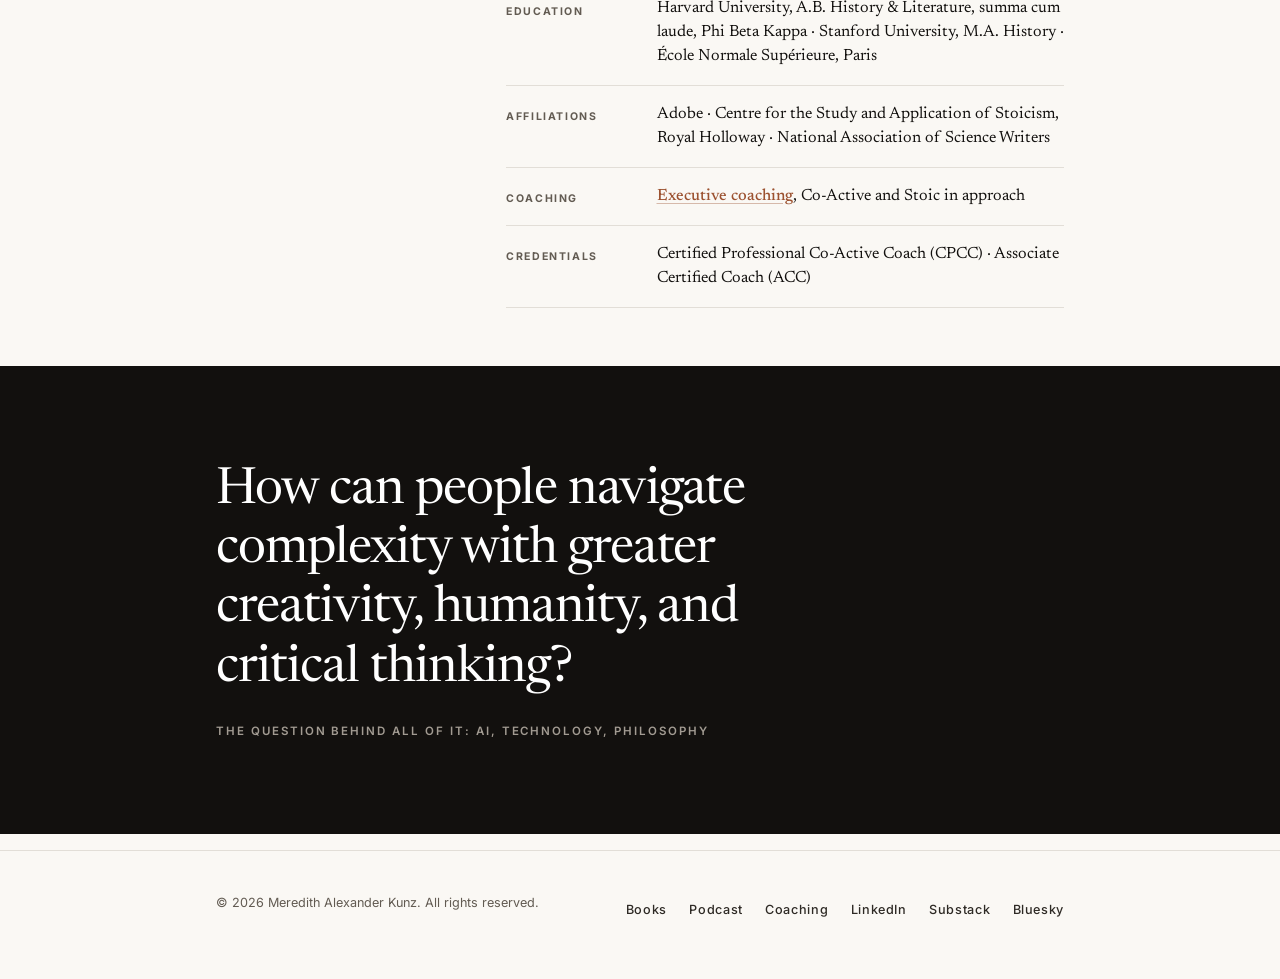
==== commit 87ef177c: "Add files via upload" ====
--- a/about.html
+++ b/about.html
@@ -16,10 +16,13 @@
 <meta property="og:image:height" content="630">
 <meta name="twitter:card" content="summary_large_image">
 <meta name="twitter:image" content="https://meredithkunz.com/images/share-card.jpg">
+<link rel="icon" href="favicon.ico" sizes="16x16 32x32 48x48">
+<link rel="icon" href="favicon-32.png" type="image/png" sizes="32x32">
+<link rel="apple-touch-icon" href="apple-touch-icon.png">
 <link rel="preconnect" href="https://fonts.googleapis.com">
 <link rel="preconnect" href="https://fonts.gstatic.com" crossorigin>
 <link href="https://fonts.googleapis.com/css2?family=Newsreader:ital,opsz,wght@0,6..72,300..600;1,6..72,300..600&family=Inter:wght@400;500;600;700;800&display=swap" rel="stylesheet">
-<link rel="stylesheet" href="style.css?v=28">
+<link rel="stylesheet" href="style.css?v=31">
 </head>
 <body>
 
@@ -50,8 +53,16 @@
 
   <!-- ============ ABOUT ============ -->
   <section class="sec" id="about">
-    <div class="wrap hgrid">
-      <p class="eyebrow">About</p>
+    <div class="wrap hgrid hgrid--wide">
+      <div class="hgrid__side">
+        <p class="eyebrow">About</p>
+        <figure class="bio-portrait">
+          <img src="images/at-work.jpg"
+               alt="Meredith Alexander Kunz at Adobe"
+               width="900" height="1125"
+               style="display:block;width:100%;height:auto">
+        </figure>
+      </div>
       <div class="hgrid__body prose">
         <h2>Bio</h2>
       
@@ -80,13 +91,6 @@
         published in 2025 and now out in Spanish, with a Chinese edition on the way. I also host
         <a href="podcast.html">The Philosopher's Compass</a> podcast and work as a
         <a href="coaching.html">certified executive coach</a>.</p>
-
-        <figure class="bio-portrait">
-          <img src="images/at-work.jpg"
-               alt="Meredith Alexander Kunz at Adobe"
-               width="900" height="1125"
-               style="display:block;width:100%;height:auto">
-        </figure>
 
         <dl class="facts">
           <div class="fact">
@@ -142,7 +146,6 @@
     </div>
   </section>
 
-
 </main>
 
 <footer class="site-foot">
--- a/style.css
+++ b/style.css
@@ -162,10 +162,7 @@
 }
 
 /* Portrait lives beside the bio */
-.bio-portrait {
-  margin: 2rem 0 0;
-  max-width: 340px;
-}
+.bio-portrait { margin: 0; max-width: 100%; }
 
 /* ---------- Hero: name first, promise second ---------- */
 
@@ -398,16 +395,22 @@
   align-items: start;
 }
 .hgrid > .eyebrow { position: sticky; top: 92px; margin-bottom: 0; }
+
+/* About gives its label column enough width to hold the portrait */
+.hgrid--wide { grid-template-columns: minmax(0, 0.42fr) minmax(0, 1fr); }
+.hgrid__side { position: sticky; top: 92px; }
+.hgrid__side .eyebrow { margin-bottom: 1.3rem; }
 .hgrid__body > h2 { margin-bottom: 1.25rem; }
 .hgrid__body > .note {
-  font-size: 0.88rem;
+  font-size: 0.95rem;
   color: var(--ink-faint);
-  margin: 0 0 1.7rem;
-  max-width: 46ch;
+  margin: 0 0 1.8rem;
 }
 @media (max-width: 860px) {
-  .hgrid { grid-template-columns: 1fr; }
+  .hgrid, .hgrid--wide { grid-template-columns: 1fr; }
   .hgrid > .eyebrow { position: static; margin-bottom: 1.1rem; }
+  .hgrid__side { position: static; margin-bottom: 2rem; }
+  .bio-portrait { max-width: 320px; }
 }
 
 /* ---------- Sections ---------- */
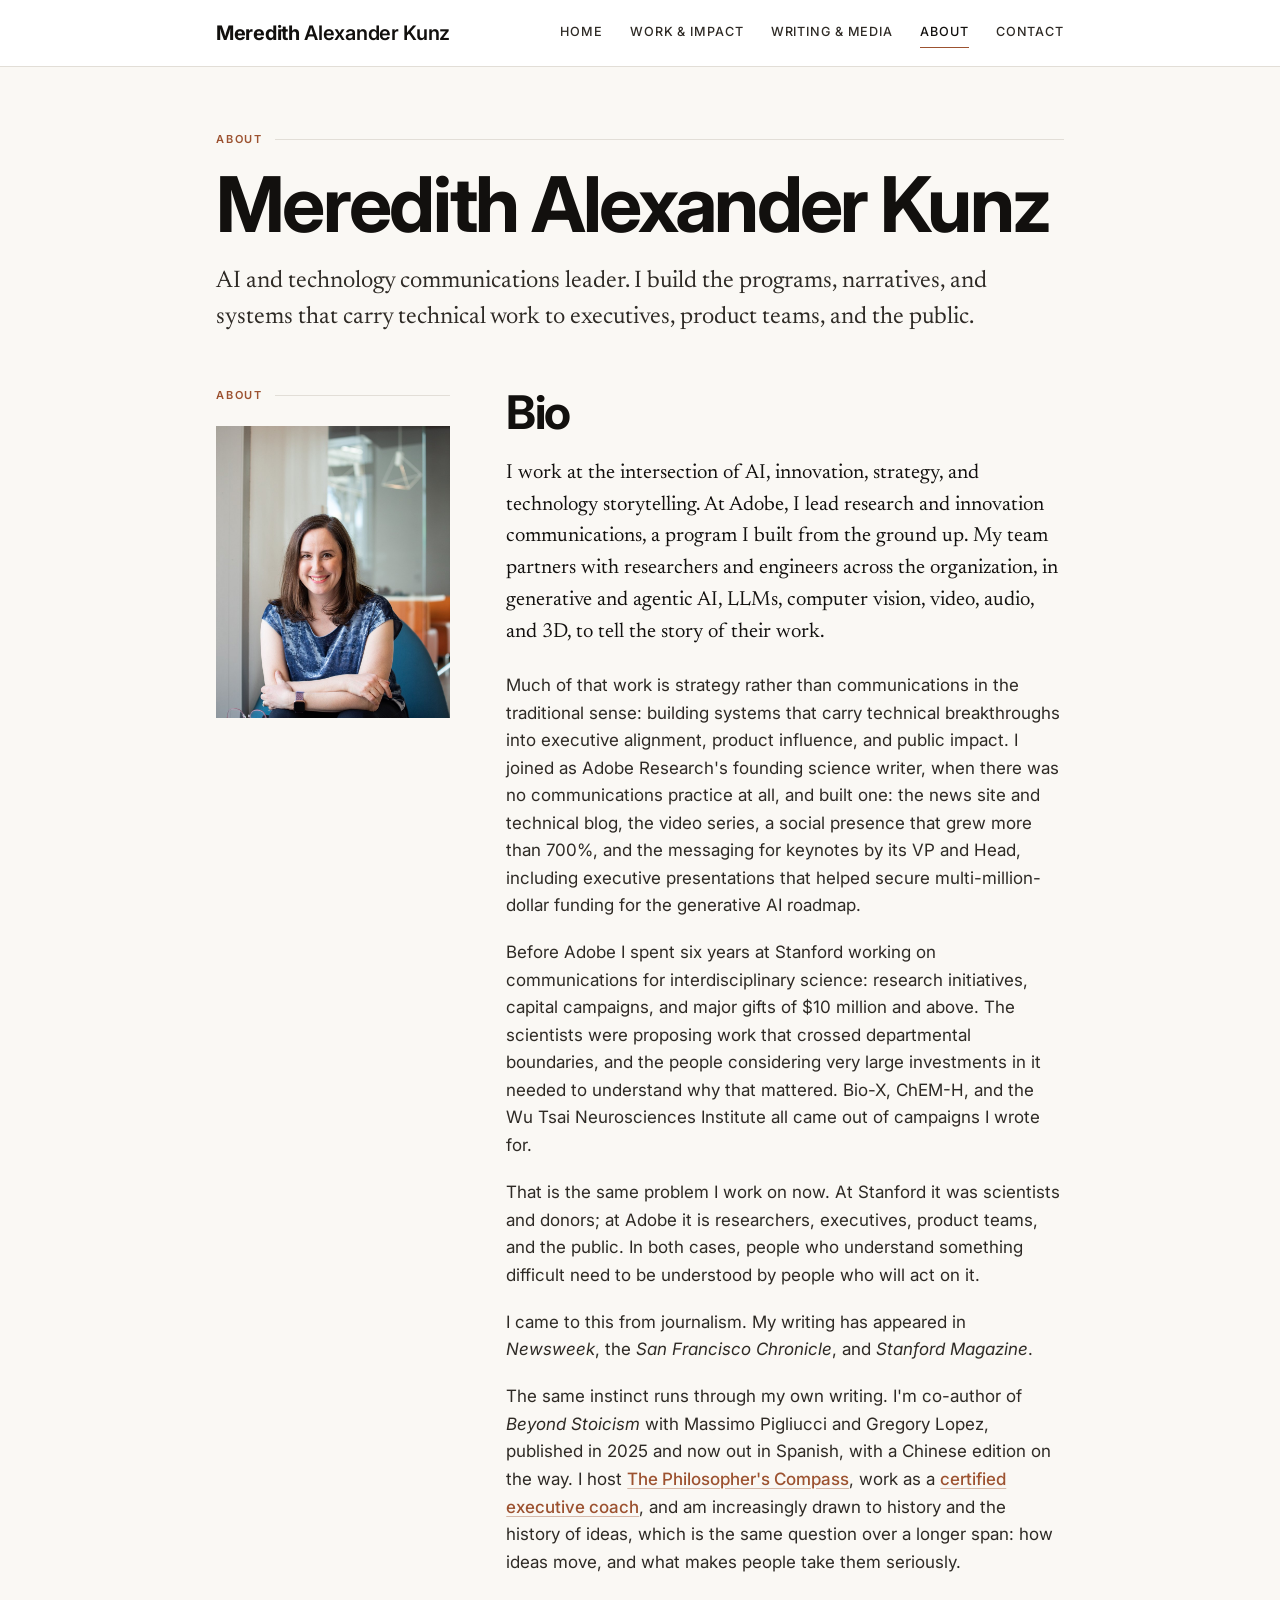
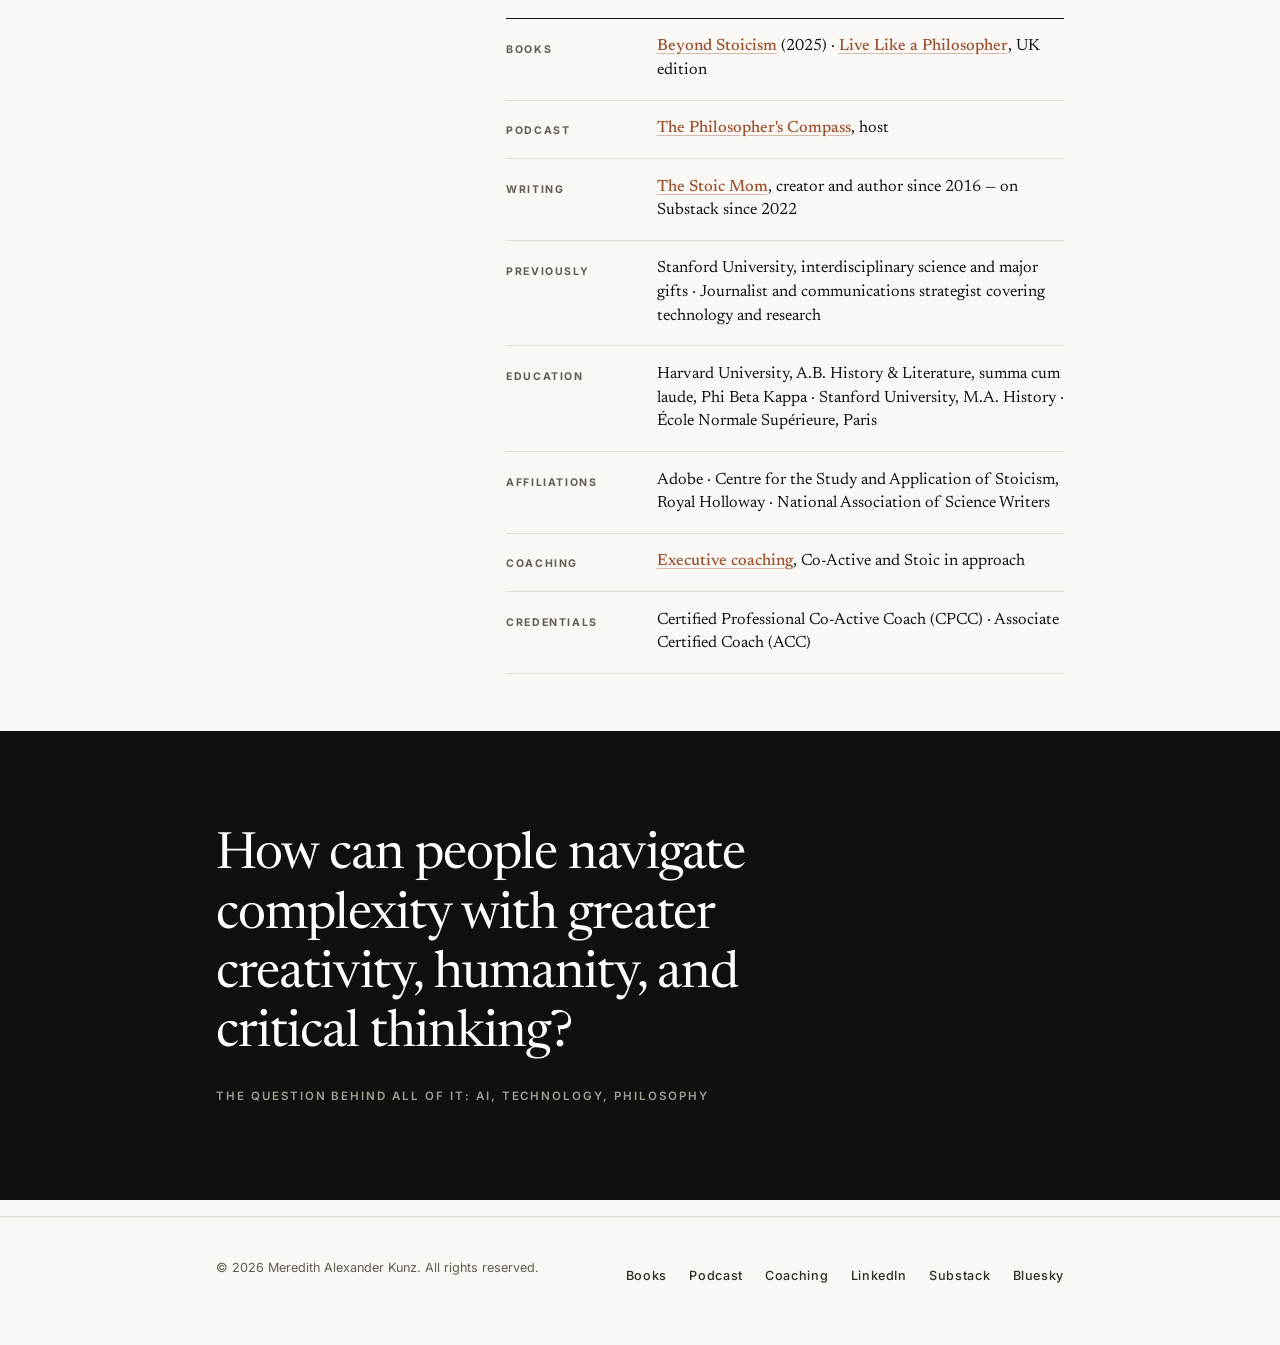
==== commit 4b658c0d: "Add files via upload" ====
--- a/about.html
+++ b/about.html
@@ -22,7 +22,7 @@
 <link rel="preconnect" href="https://fonts.googleapis.com">
 <link rel="preconnect" href="https://fonts.gstatic.com" crossorigin>
 <link href="https://fonts.googleapis.com/css2?family=Newsreader:ital,opsz,wght@0,6..72,300..600;1,6..72,300..600&family=Inter:wght@400;500;600;700;800&display=swap" rel="stylesheet">
-<link rel="stylesheet" href="style.css?v=31">
+<link rel="stylesheet" href="style.css?v=35">
 </head>
 <body>
 
@@ -80,17 +80,27 @@
         keynotes by its VP and Head, including executive presentations that helped secure
         multi-million-dollar funding for the generative AI roadmap.</p>
 
-        <p>Before Adobe, I worked as a journalist and communications strategist covering
-        technology and research. My writing has appeared in <cite>Newsweek</cite>, the <cite>San
-        Francisco Chronicle</cite>, and <cite>Stanford Magazine</cite>. At Stanford, my work supported major
-        interdisciplinary research initiatives and philanthropic investments of more than
-        $10 million.</p>
+        <p>Before Adobe I spent six years at Stanford working on communications for
+        interdisciplinary science: research initiatives, capital campaigns, and major gifts of
+        $10 million and above. The scientists were proposing work that crossed departmental
+        boundaries, and the people considering very large investments in it needed to understand
+        why that mattered. Bio-X, ChEM-H, and the Wu Tsai Neurosciences Institute all came out of
+        campaigns I wrote for.</p>
 
-        <p>Alongside this work, I write and speak on ethics and practical philosophy. I'm
-        co-author of <cite>Beyond Stoicism</cite> with Massimo Pigliucci and Gregory Lopez,
-        published in 2025 and now out in Spanish, with a Chinese edition on the way. I also host
-        <a href="podcast.html">The Philosopher's Compass</a> podcast and work as a
-        <a href="coaching.html">certified executive coach</a>.</p>
+        <p>That is the same problem I work on now. At Stanford it was scientists and donors; at
+        Adobe it is researchers, executives, product teams, and the public. In both cases, people
+        who understand something difficult need to be understood by people who will act on it.</p>
+
+        <p>I came to this from journalism. My writing has appeared in <cite>Newsweek</cite>, the
+        <cite>San Francisco Chronicle</cite>, and <cite>Stanford Magazine</cite>.</p>
+
+        <p>The same instinct runs through my own writing. I'm co-author of
+        <cite>Beyond Stoicism</cite> with Massimo Pigliucci and Gregory Lopez, published in 2025
+        and now out in Spanish, with a Chinese edition on the way. I host
+        <a href="podcast.html">The Philosopher's Compass</a>, work as a
+        <a href="coaching.html">certified executive coach</a>, and am increasingly drawn to history
+        and the history of ideas, which is the same question over a longer span: how ideas move,
+        and what makes people take them seriously.</p>
 
         <dl class="facts">
           <div class="fact">
@@ -109,8 +119,8 @@
           </div>
           <div class="fact">
             <dt>Previously</dt>
-            <dd>Stanford University · Journalist and communications strategist covering technology
-            and research</dd>
+            <dd>Stanford University, interdisciplinary science and major gifts · Journalist and
+            communications strategist covering technology and research</dd>
           </div>
           <div class="fact">
             <dt>Education</dt>
--- a/style.css
+++ b/style.css
@@ -192,19 +192,18 @@
   font-size: clamp(1.05rem, 1.6vw, 1.2rem);
   line-height: 1.5;
   color: var(--ink-soft);
-  max-width: 46ch;
+  max-width: 62ch;
   margin: 0;
 }
 
-/* the technology list, demoted to a caption under the photograph */
-.banner__caption {
-  font-family: var(--f-sans);
-  font-size: 0.7rem;
-  font-weight: 600;
-  letter-spacing: 0.16em;
-  text-transform: uppercase;
-  color: var(--ink-faint);
-  margin: 0.95rem 0 0;
+.sec__close {
+  font-family: var(--f-serif);
+  font-size: 1.1rem;
+  line-height: 1.55;
+  color: var(--ink-soft);
+  border-top: 1px solid var(--rule);
+  margin: 2rem 0 0;
+  padding-top: 1.6rem;
 }
 .sec__intro {
   font-family: var(--f-serif);
